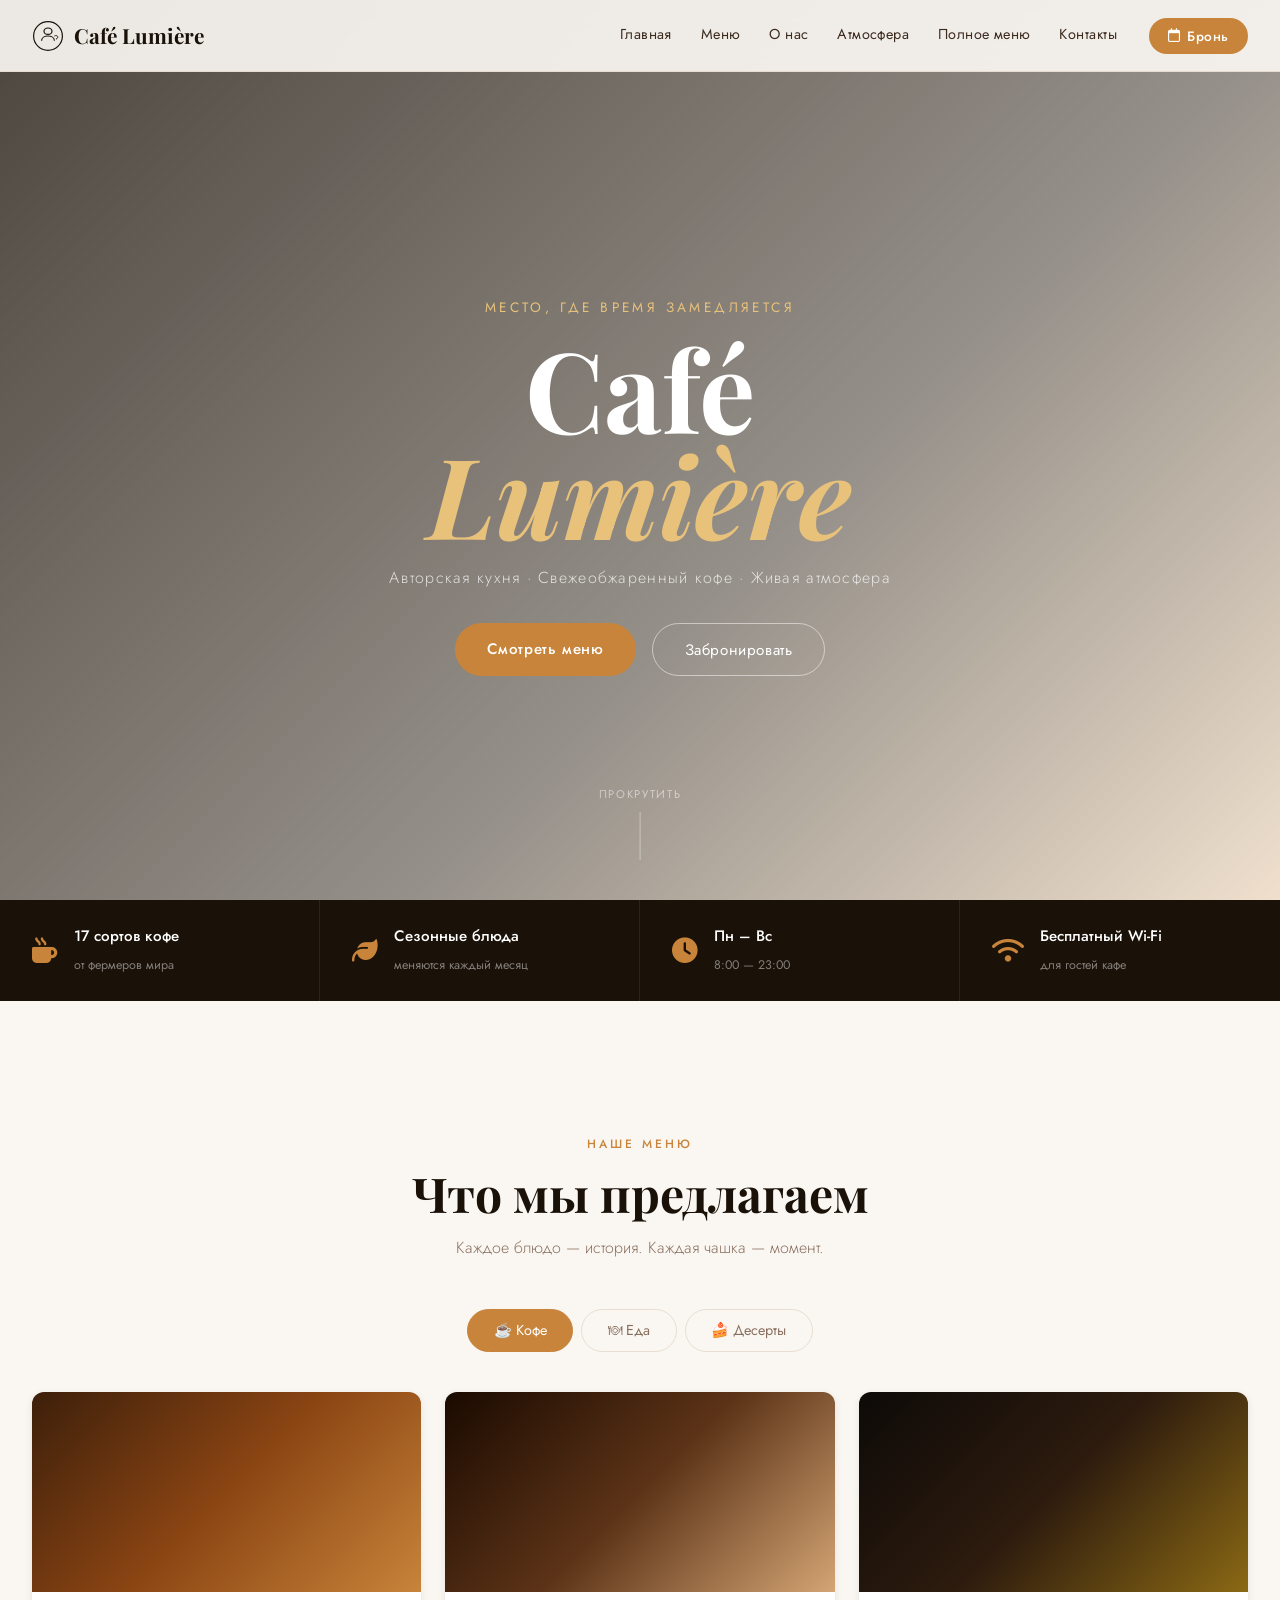
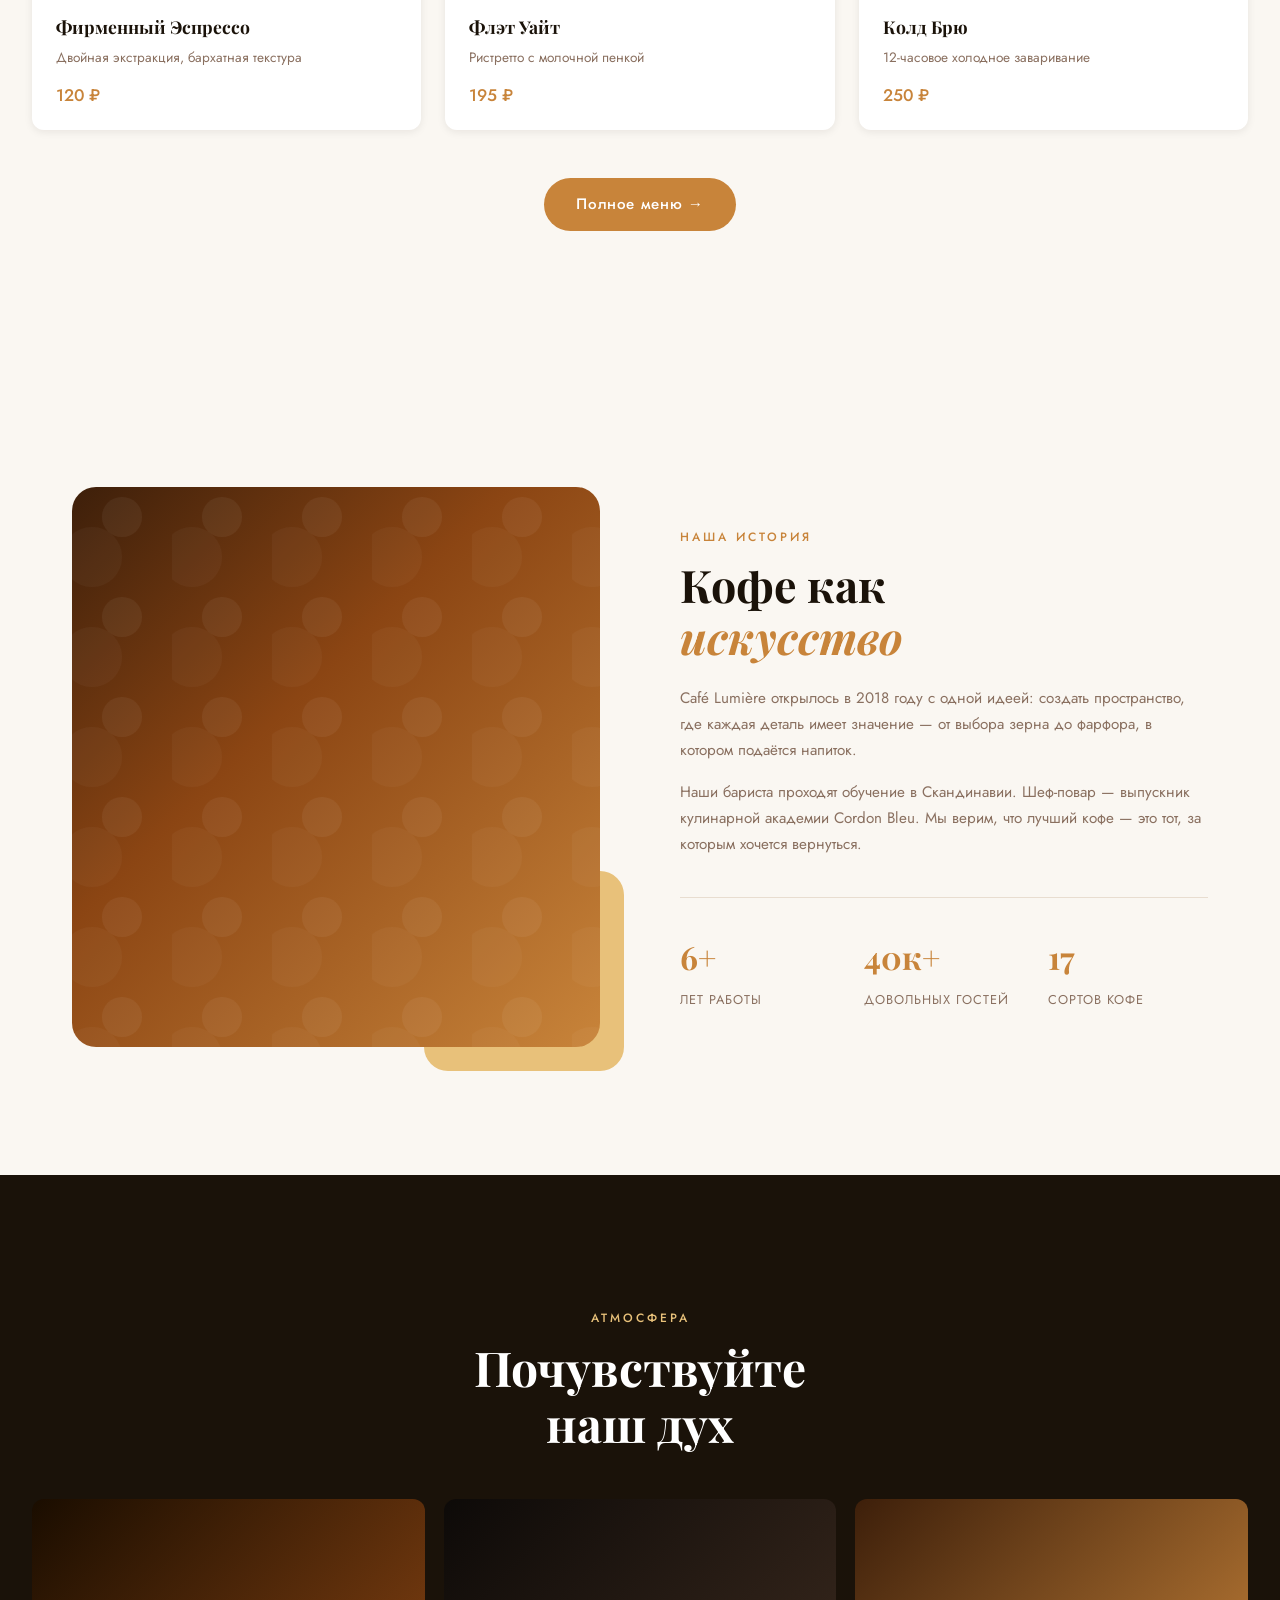
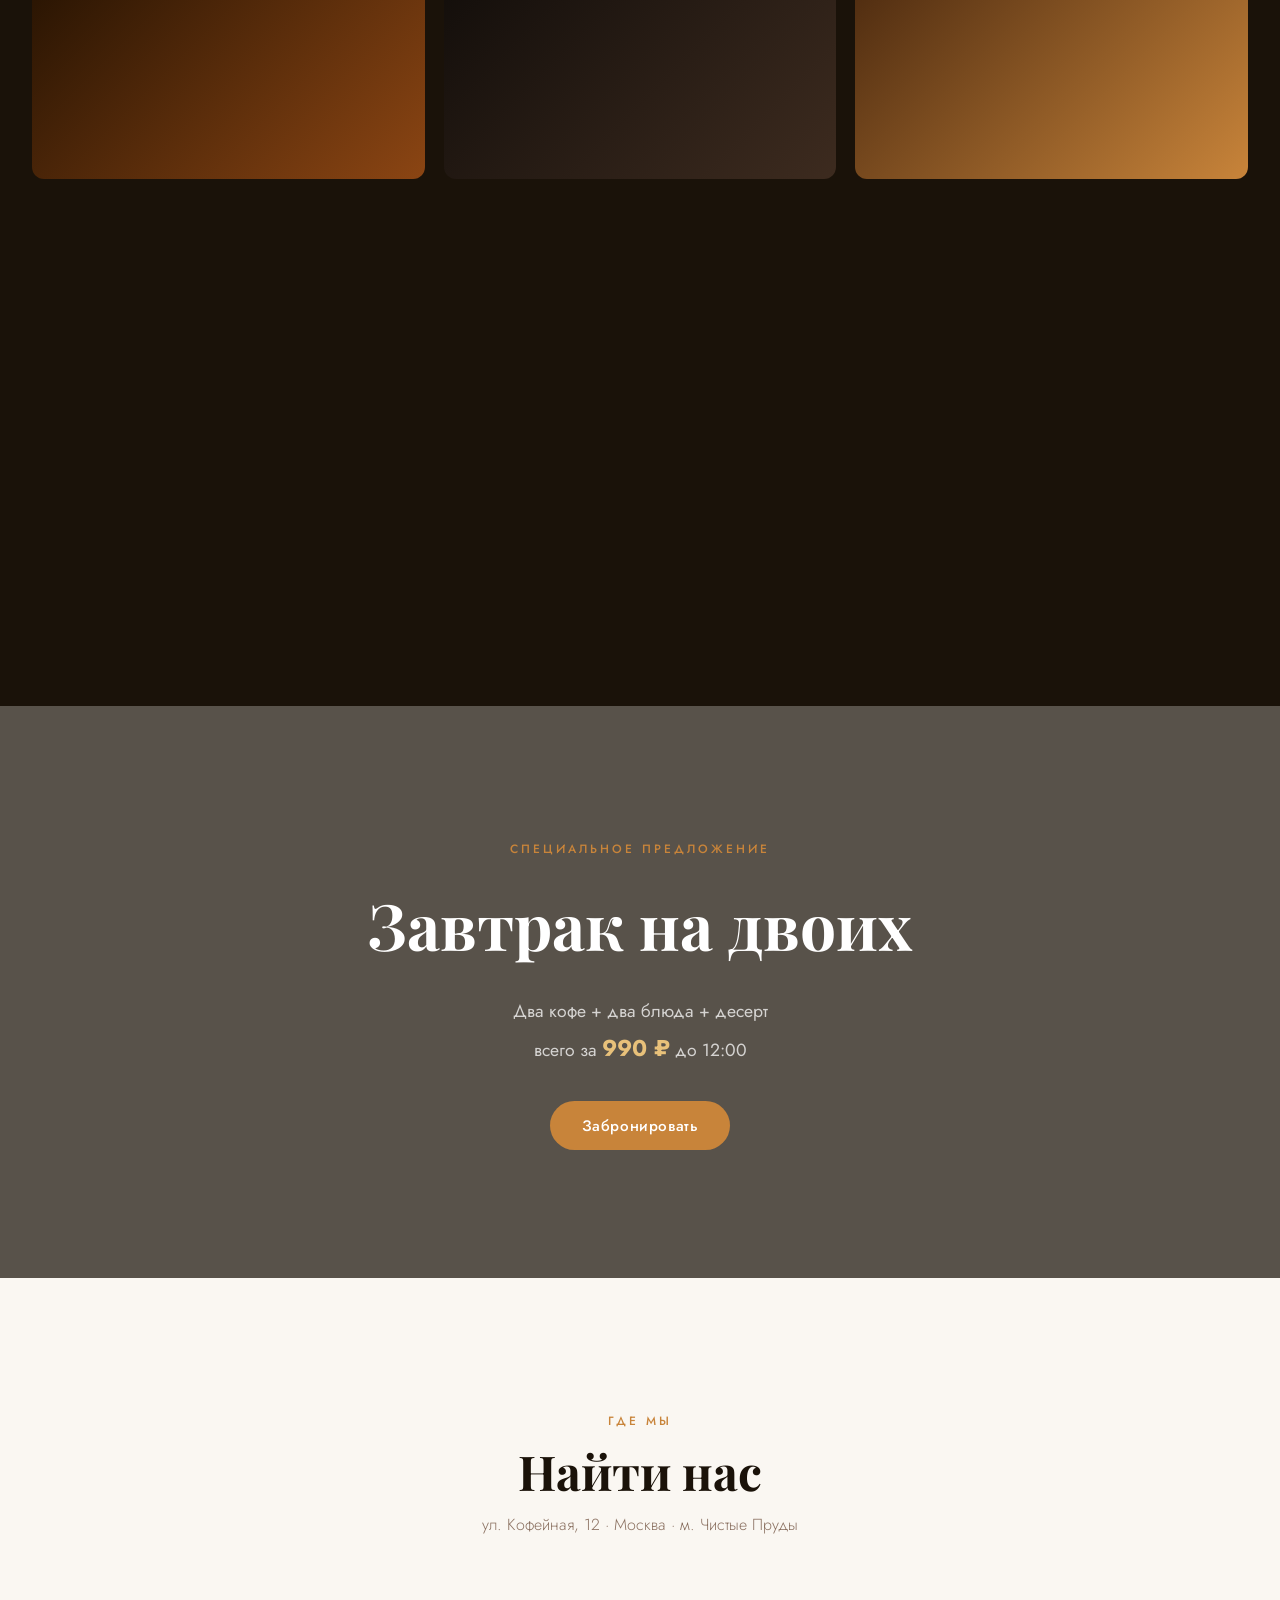
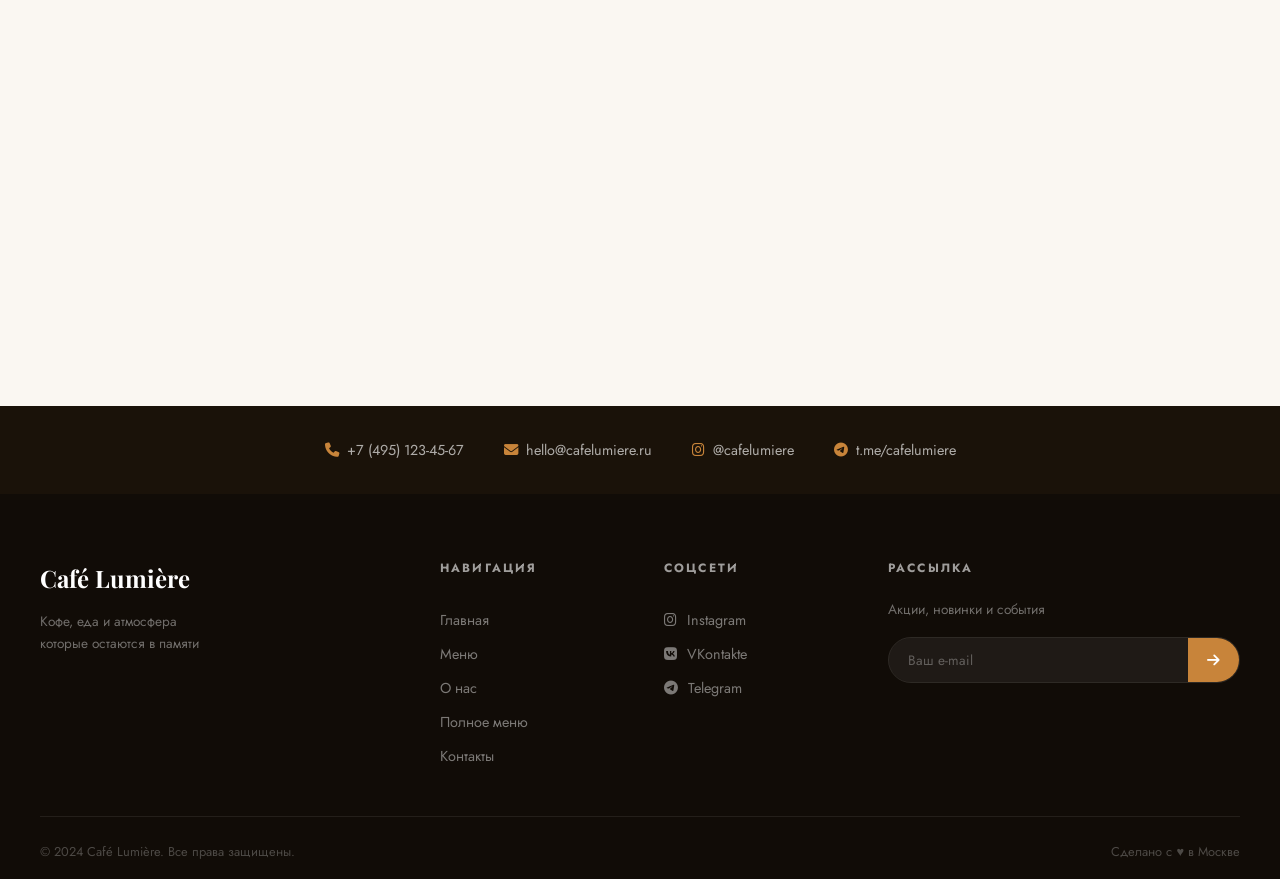
==== index.html @ a763aff0 "Add files via upload" ====
<!DOCTYPE html>
<html lang="ru">
<head>
  <meta charset="UTF-8">
  <meta name="viewport" content="width=device-width, initial-scale=1.0">
  <title>Café Lumière</title>
  <link rel="stylesheet" href="style.css"/>
  <link rel="preconnect" href="https://fonts.googleapis.com"/>
  <link href="https://fonts.googleapis.com/css2?family=Playfair+Display:ital,wght@0,400;0,700;1,400&family=Jost:wght@300;400;500&display=swap" rel="stylesheet"/>
  <link rel="stylesheet" href="https://cdnjs.cloudflare.com/ajax/libs/font-awesome/6.5.0/css/all.min.css"/>
</head>
<body>

  <!-- HEADER / NAV -->
  <header class="header" id="header">
    <div class="nav-inner">
      <a href="#home" class="logo">
        <svg class="logo-icon" viewBox="0 0 40 40" fill="none" xmlns="http://www.w3.org/2000/svg">
          <circle cx="20" cy="20" r="18" stroke="currentColor" stroke-width="1.5"/>
          <path d="M12 26 C12 18 28 18 28 26" stroke="currentColor" stroke-width="1.5" fill="none"/>
          <ellipse cx="20" cy="14" rx="5" ry="4" stroke="currentColor" stroke-width="1.5" fill="none"/>
          <path d="M28 20 C32 18 34 22 30 24" stroke="currentColor" stroke-width="1.2" fill="none"/>
        </svg>
        Café Lumière
      </a>
      <nav class="nav-links">
        <a href="#home">Главная</a>
        <a href="#menu">Меню</a>
        <a href="#about">О нас</a>
        <a href="#gallery">Атмосфера</a>
        <a href="menu.html">Полное меню</a>
        <a href="#contact">Контакты</a>
      </nav>
      <button class="reserve-btn" onclick="openPopup()">
        <i class="fa-regular fa-calendar"></i> Бронь
      </button>
      <button class="burger" id="burger" onclick="toggleMenu()">
        <span></span><span></span><span></span>
      </button>
    </div>
    <div class="mobile-menu" id="mobileMenu">
      <a href="#home" onclick="toggleMenu()">Главная</a>
      <a href="#menu" onclick="toggleMenu()">Меню</a>
      <a href="#about" onclick="toggleMenu()">О нас</a>
      <a href="menu.html" onclick="toggleMenu()">Полное меню</a>
      <a href="#contact" onclick="toggleMenu()">Контакты</a>
      <button onclick="openPopup(); toggleMenu()">Забронировать стол</button>
    </div>
  </header>

  <!-- HERO -->
  <section class="hero" id="home">
    <div class="hero-bg"></div>
    <div class="hero-overlay"></div>
    <div class="hero-content">
      <p class="hero-tagline fade-in-up delay-1">Место, где время замедляется</p>
      <h1 class="hero-title fade-in-up delay-2">Café<br/><em>Lumière</em></h1>
      <p class="hero-desc fade-in-up delay-3">Авторская кухня · Свежеобжаренный кофе · Живая атмосфера</p>
      <div class="hero-actions fade-in-up delay-4">
        <a href="#menu" class="btn-primary">Смотреть меню</a>
        <button class="btn-outline" onclick="openPopup()">Забронировать</button>
      </div>
    </div>
    <div class="hero-scroll">
      <span>Прокрутить</span>
      <div class="scroll-line"></div>
    </div>
  </section>

  <!-- HIGHLIGHTS BAR -->
  <div class="highlights">
    <div class="highlight-item">
      <i class="fa-solid fa-mug-hot"></i>
      <div>
        <strong>17 сортов кофе</strong>
        <span>от фермеров мира</span>
      </div>
    </div>
    <div class="highlight-item">
      <i class="fa-solid fa-leaf"></i>
      <div>
        <strong>Сезонные блюда</strong>
        <span>меняются каждый месяц</span>
      </div>
    </div>
    <div class="highlight-item">
      <i class="fa-solid fa-clock"></i>
      <div>
        <strong>Пн – Вс</strong>
        <span>8:00 — 23:00</span>
      </div>
    </div>
    <div class="highlight-item">
      <i class="fa-solid fa-wifi"></i>
      <div>
        <strong>Бесплатный Wi-Fi</strong>
        <span>для гостей кафе</span>
      </div>
    </div>
  </div>

  <!-- MENU SECTION -->
  <section class="menu-section" id="menu">
    <div class="section-header">
      <span class="section-label">Наше меню</span>
      <h2>Что мы предлагаем</h2>
      <p>Каждое блюдо — история. Каждая чашка — момент.</p>
    </div>
    <div class="menu-tabs">
      <button class="tab active" data-tab="coffee">☕ Кофе</button>
      <button class="tab" data-tab="food">🍽 Еда</button>
      <button class="tab" data-tab="desserts">🍰 Десерты</button>
    </div>
    <div class="menu-grid" id="menuGrid">
      <!-- Coffee items -->
      <div class="menu-card" data-cat="coffee">
        <div class="menu-card-img coffee-1"></div>
        <div class="menu-card-body">
          <h3>Фирменный Эспрессо</h3>
          <p>Двойная экстракция, бархатная текстура</p>
          <span class="price">120 ₽</span>
        </div>
      </div>
      <div class="menu-card" data-cat="coffee">
        <div class="menu-card-img coffee-2"></div>
        <div class="menu-card-body">
          <h3>Флэт Уайт</h3>
          <p>Ристретто с молочной пенкой</p>
          <span class="price">195 ₽</span>
        </div>
      </div>
      <div class="menu-card" data-cat="coffee">
        <div class="menu-card-img coffee-3"></div>
        <div class="menu-card-body">
          <h3>Колд Брю</h3>
          <p>12-часовое холодное заваривание</p>
          <span class="price">250 ₽</span>
        </div>
      </div>
      <!-- Food -->
      <div class="menu-card hidden" data-cat="food">
        <div class="menu-card-img food-1"></div>
        <div class="menu-card-body">
          <h3>Яйца Бенедикт</h3>
          <p>Соус голландез, лосось, бриошь</p>
          <span class="price">490 ₽</span>
        </div>
      </div>
      <div class="menu-card hidden" data-cat="food">
        <div class="menu-card-img food-2"></div>
        <div class="menu-card-body">
          <h3>Авокадо тост</h3>
          <p>Гуакамоле, черри, микрозелень</p>
          <span class="price">380 ₽</span>
        </div>
      </div>
      <div class="menu-card hidden" data-cat="food">
        <div class="menu-card-img food-3"></div>
        <div class="menu-card-body">
          <h3>Крем-суп из тыквы</h3>
          <p>Тыква, имбирь, кокосовое молоко</p>
          <span class="price">320 ₽</span>
        </div>
      </div>
      <!-- Desserts -->
      <div class="menu-card hidden" data-cat="desserts">
        <div class="menu-card-img des-1"></div>
        <div class="menu-card-body">
          <h3>Тарт Татен</h3>
          <p>Карамельные яблоки, слоёное тесто
            <img src=https://encrypted-tbn0.gstatic.com/images?q=tbn:ANd9GcRH2-qByJXCbkWF2-cPxMXUmvbuDAGBA53jPQzRXuW9w7kb0Q7wKhrHB3qzfVpH8q_ai_K66k73VrDaKdPBDsuMdnQ3JLG0fy3iCGnULbcu&s=10"" alt="karemel" class="inline-img"/>
          </p>
          <span class="price">290 ₽</span>
        </div>
      </div>
      <div class="menu-card hidden" data-cat="desserts">
        <div class="menu-card-img des-2"></div>
        <div class="menu-card-body">
          <h3>Шоколадный фондан
           <img src="[data-uri]" alt="krem-fondan" class="inline-img"/>
          </h3>
          <p>Горький шоколад 72%, ванильный крем</p>
          <span class="price">340 ₽</span>
        </div>
      </div>
      <div class="menu-card hidden" data-cat="desserts">
        <div class="menu-card-img des-3"></div>
        <div class="menu-card-body">
          <h3>Наполеон<img src="https://encrypted-tbn0.gstatic.com/images?q=tbn:ANd9GcTvURPwSXjW5meqTIlMkufyHh6ApEFzl86wQHlB5CUVUzzWwk4AWWgjMRPO06zrVTGd43ofQx1S5bZ8d0vhlTO2xOaiggqLefOTK4n_cRKdew&s=10" alt="">
             </h3>

          <p>Домашнее слоёное тесто, крем патисьер</p>
          <span class="price">310 ₽</span>
        </div>
      </div>
    </div>
    <div class="menu-cta">
      <a href="menu.html" class="btn-primary">Полное меню →</a>
    </div>
  </section>

  <!-- ABOUT -->
  <section class="about-section" id="about">
    <div class="about-img-col">
      <div class="about-img-frame">
        <div class="about-img-main"></div>
        <div class="about-img-accent"></div>
      </div>
    </div>
    <div class="about-text-col">
      <span class="section-label">Наша история</span>
      <h2>Кофе как<br/><em>искусство</em></h2>
      <p>Café Lumière открылось в 2018 году с одной идеей: создать пространство, где каждая деталь имеет значение — от выбора зерна до фарфора, в котором подаётся напиток.</p>
      <p>Наши бариста проходят обучение в Скандинавии. Шеф-повар — выпускник кулинарной академии Cordon Bleu. Мы верим, что лучший кофе — это тот, за которым хочется вернуться.</p>
      <div class="about-stats">
        <div class="stat"><strong>6+</strong><span>лет работы</span></div>
        <div class="stat"><strong>40к+</strong><span>довольных гостей</span></div>
        <div class="stat"><strong>17</strong><span>сортов кофе</span></div>
      </div>
    </div>
  </section>

  <!-- VIDEO / ATMOSPHERE -->
  <section class="atmosphere-section" id="gallery">
    <div class="section-header light">
      <span class="section-label">Атмосфера</span>
      <h2>Почувствуйте<br/>наш дух</h2>
    </div>
    <div class="atmo-grid">
      <div class="atmo-card atmo-1">
        <div class="atmo-overlay">
          <h3>Утренний ритуал</h3>
          <p>Каждое утро начинается с нас</p>
        </div>
      </div>
      <div class="atmo-card atmo-2">
        <div class="atmo-overlay">
          <h3>Тёплое пространство</h3>
          <p>150 кв.м уюта в центре города</p>
        </div>
      </div>
      <div class="atmo-card atmo-3">
        <div class="atmo-overlay">
          <h3>Живая музыка</h3>
          <p>По пятницам и субботам</p>
        </div>
      </div>
      <div class="atmo-video">
        <iframe width="560" height="315"
         src="https://www.youtube.com/embed/ezPQyB6iXg0?si=COhLELdY6GSk0F3_" 
         title="YouTube video player" frameborder="0" 
         allow="accelerometer; autoplay; clipboard-write; encrypted-media; gyroscope; picture-in-picture; web-share"
         referrerpolicy="strict-origin-when-cross-origin" allowfullscreen>
        </iframe>
      </div>
    </div>
  </section>

  <!-- SPECIAL OFFER / FILTER SECTION -->
  <section class="offer-section">
    <div class="offer-bg">
      <div class="offer-content">
        <span class="section-label">Специальное предложение</span>
        <h2>Завтрак на двоих</h2>
        <p>Два кофе + два блюда + десерт<br/>всего за <strong>990 ₽</strong> до 12:00</p>
        <button class="btn-primary" onclick="openPopup()">Забронировать</button>
      </div>
    </div>
  </section>

  <!-- MAP -->
  <section class="map-section" id="contact">
    <div class="section-header">
      <span class="section-label">Где мы</span>
      <h2>Найти нас</h2>
      <p>ул. Кофейная, 12 · Москва · м. Чистые Пруды</p>
    </div>
    <div class="map-wrapper">
      <iframe
        src="https://www.google.com/maps/embed?pb=!1m18!1m12!1m3!1d2245.2!2d37.6392!3d55.7606!2m3!1f0!2f0!3f0!3m2!1i1024!2i768!4f13.1!3m3!1m2!1s0x0%3A0x0!2zNTXCsDQ1JzM4LjIiTiAzN8KwMzgnMjEuMSJF!5e0!3m2!1sru!2sru!4v1234567890"
        width="100%" height="420" style="border:0;" allowfullscreen="" loading="lazy"
        referrerpolicy="no-referrer-when-downgrade" title="Карта">
      </iframe>
    </div>
    <div class="contact-bar">
      <a href="tel:+74951234567"><i class="fa-solid fa-phone"></i> +7 (495) 123-45-67</a>
      <a href="mailto:hello@cafelumiere.ru"><i class="fa-solid fa-envelope"></i> hello@cafelumiere.ru</a>
      <a href="#"><i class="fa-brands fa-instagram"></i> @cafelumiere</a>
      <a href="#"><i class="fa-brands fa-telegram"></i> t.me/cafelumiere</a>
    </div>
  </section>

  <!-- FOOTER -->
  <footer class="footer">
    <div class="footer-inner">
      <div class="footer-brand">
        <div class="footer-logo">Café Lumière</div>
        <p>Кофе, еда и атмосфера<br/>которые остаются в памяти</p>
      </div>
      <div class="footer-links">
        <h4>Навигация</h4>
        <a href="#home">Главная</a>
        <a href="#menu">Меню</a>
        <a href="#about">О нас</a>
        <a href="menu.html">Полное меню</a>
        <a href="#contact">Контакты</a>
      </div>
      <div class="footer-links">
        <h4>Соцсети</h4>
        <a href="#"><i class="fa-brands fa-instagram"></i> Instagram</a>
        <a href="#"><i class="fa-brands fa-vk"></i> VKontakte</a>
        <a href="#"><i class="fa-brands fa-telegram"></i> Telegram</a>
      </div>
      <div class="footer-newsletter">
        <h4>Рассылка</h4>
        <p>Акции, новинки и события</p>
        <form class="newsletter-form" onsubmit="handleNewsletter(event)">
          <input type="email" placeholder="Ваш e-mail" required/>
          <button type="submit"><i class="fa-solid fa-arrow-right"></i></button>
        </form>
      </div>
    </div>
    <div class="footer-bottom">
      <span>© 2024 Café Lumière. Все права защищены.</span>
      <span>Сделано с ♥ в Москве</span>
    </div>
  </footer>

  <!-- POPUP (MODAL) -->
  <div class="popup-overlay" id="popupOverlay" onclick="closePopupOutside(event)">
    <div class="popup" id="popup">
      <button class="popup-close" onclick="closePopup()">
        <i class="fa-solid fa-xmark"></i>
      </button>
      <div class="popup-header">
        <h3>Забронировать стол</h3>
        <p>Заполните форму — мы перезвоним</p>
      </div>
      <form class="booking-form" onsubmit="handleBooking(event)">
        <div class="form-group">
          <label>Имя</label>
          <input type="text" placeholder="Ваше имя" required/>
        </div>
        <div class="form-group">
          <label>Телефон</label>
          <input type="tel" placeholder="+7 (___) ___-__-__" required/>
        </div>
        <div class="form-row">
          <div class="form-group">
            <label>Дата</label>
            <input type="date" required/>
          </div>
          <div class="form-group">
            <label>Время</label>
            <input type="time" required/>
          </div>
        </div>
        <div class="form-group">
          <label>Количество гостей</label>
          <input type="number" min="1" max="20" placeholder="2" required/>
        </div>
        <div class="form-group">
          <label>Пожелания</label>
          <textarea placeholder="Особые пожелания, аллергии, повод..."></textarea>
        </div>
        <button type="submit" class="btn-primary full-width">Подтвердить бронь</button>
      </form>
    </div>
  </div>

  <!-- SUCCESS TOAST -->
  <div class="toast" id="toast">
    <i class="fa-solid fa-circle-check"></i>
    <span>Ваша заявка принята! Мы свяжемся с вами.</span>
  </div>

  <script src="script.js"></script>
</body>
</html>
---- style.css ----
:root {
  /* Colors */
  --clr-bg:        #faf7f2;
  --clr-surface:   #ffffff;
  --clr-dark:      #1a1209;
  --clr-mid:       #3d2b1f;
  --clr-accent:    #c8843a;
  --clr-accent2:   #e8c17a;
  --clr-muted:     #8a7060;
  --clr-line:      #e8ddd0;
  --clr-light-bg:  #f2ece4;

  /* Typography */
  --font-display: 'Playfair Display', Georgia, serif;
  --font-body:    'Jost', sans-serif;

  /* Spacing */
  --space-xs:  0.5rem;
  --space-sm:  1rem;
  --space-md:  2rem;
  --space-lg:  4rem;
  --space-xl:  8rem;

  /* Borders */
  --radius-sm: 4px;
  --radius-md: 12px;
  --radius-lg: 24px;
  --radius-pill: 999px;

  /* Shadows */
  --shadow-sm: 0 2px 8px rgba(26,18,9,0.08);
  --shadow-md: 0 8px 32px rgba(26,18,9,0.12);
  --shadow-lg: 0 24px 64px rgba(26,18,9,0.18);

  /* Transitions */
  --ease: cubic-bezier(0.25, 0.46, 0.45, 0.94);
  --dur: 0.35s;

  /* Nav height */
  --nav-h: 72px;
}

/* ─── RESET & BASE ─── */
*, *::before, *::after { box-sizing: border-box; margin: 0; padding: 0; }

html { scroll-behavior: smooth; font-size: 16px; }

body {
  font-family: var(--font-body);
  background: var(--clr-bg);
  color: var(--clr-dark);
  line-height: 1.7;
  overflow-x: hidden;
}

img { max-width: 100%; display: block; }
a { text-decoration: none; color: inherit; }
button { cursor: pointer; border: none; background: none; font-family: inherit; }

/* ─── 6. @keyframes ANIMATIONS ─── */
@keyframes fadeInUp {
  from { opacity: 0; transform: translateY(40px); }
  to   { opacity: 1; transform: translateY(0); }
}

@keyframes fadeIn {
  from { opacity: 0; }
  to   { opacity: 1; }
}

@keyframes slideDown {
  from { transform: translateY(-100%); opacity: 0; }
  to   { transform: translateY(0);    opacity: 1; }
}

@keyframes scrollLine {
  0%   { transform: scaleY(0); transform-origin: top; }
  50%  { transform: scaleY(1); transform-origin: top; }
  51%  { transform: scaleY(1); transform-origin: bottom; }
  100% { transform: scaleY(0); transform-origin: bottom; }
}

@keyframes pulse-dot {
  0%, 100% { opacity: 0.4; transform: scale(1); }
  50%       { opacity: 1;   transform: scale(1.3); }
}

@keyframes toast-in {
  from { transform: translateX(120%); opacity: 0; }
  to   { transform: translateX(0);    opacity: 1; }
}

@keyframes toast-out {
  from { transform: translateX(0);    opacity: 1; }
  to   { transform: translateX(120%); opacity: 0; }
}

@keyframes shimmer {
  0%   { background-position: -200% 0; }
  100% { background-position: 200% 0; }
}

/* animation helper classes */
.fade-in-up { opacity: 0; animation: fadeInUp 0.9s var(--ease) forwards; }
.delay-1 { animation-delay: 0.1s; }
.delay-2 { animation-delay: 0.3s; }
.delay-3 { animation-delay: 0.5s; }
.delay-4 { animation-delay: 0.7s; }

/* ─── HEADER / NAV ─── (7. position: fixed) */
.header {
  position: fixed; /* 7. fixed */
  top: 0; left: 0; right: 0;
  z-index: 100;
  height: var(--nav-h);
  background: rgba(250, 247, 242, 0.92);
  backdrop-filter: blur(12px); /* 14. backdrop-filter */
  -webkit-backdrop-filter: blur(12px);
  border-bottom: 1px solid var(--clr-line);
  transition: box-shadow var(--dur) var(--ease);
}
.header.scrolled { box-shadow: var(--shadow-md); }

.nav-inner {
  max-width: 1400px;
  margin: 0 auto;
  padding: 0 var(--space-md);
  height: 100%;
  display: flex; /* 3. flex */
  align-items: center;
  gap: var(--space-md);
}

.logo {
  display: flex;
  align-items: center;
  gap: 0.6rem;
  font-family: var(--font-display);
  font-size: 1.3rem;
  font-weight: 700;
  color: var(--clr-dark);
  flex-shrink: 0;
  /* 6. hover */
  transition: color var(--dur);
}
.logo:hover { color: var(--clr-accent); }

.logo-icon { width: 32px; height: 32px; transition: transform var(--dur) var(--ease); }
.logo:hover .logo-icon { transform: rotate(15deg); }

.nav-links {
  display: flex;
  align-items: center;
  gap: 1.8rem;
  margin-left: auto;
}
.nav-links a {
  font-size: 0.9rem;
  font-weight: 400;
  color: var(--clr-mid);
  letter-spacing: 0.03em;
  position: relative; /* 7. relative */
  padding-bottom: 2px;
  transition: color var(--dur);
}
.nav-links a::after {
  content: '';
  position: absolute; /* 7. absolute */
  bottom: 0; left: 0;
  width: 0; height: 1px;
  background: var(--clr-accent);
  transition: width var(--dur) var(--ease);
}
.nav-links a:hover { color: var(--clr-accent); }
.nav-links a:hover::after { width: 100%; }

/* 8. button */
.reserve-btn {
  display: flex;
  align-items: center;
  gap: 0.4rem;
  padding: 0.5rem 1.2rem;
  border-radius: var(--radius-pill);
  background: var(--clr-accent);
  color: #fff;
  font-size: 0.85rem;
  font-weight: 500;
  letter-spacing: 0.04em;
  flex-shrink: 0;
  transition: background var(--dur), transform var(--dur) var(--ease);
}
.reserve-btn:hover { background: var(--clr-mid); transform: translateY(-2px); }

.burger {
  display: none;
  flex-direction: column;
  gap: 5px;
  padding: 4px;
  margin-left: auto;
}
.burger span {
  display: block;
  width: 24px; height: 2px;
  background: var(--clr-dark);
  border-radius: 2px;
  transition: all 0.3s;
}

.mobile-menu {
  display: none;
  flex-direction: column;
  position: fixed; /* 7. fixed */
  top: var(--nav-h); left: 0; right: 0;
  background: var(--clr-surface);
  padding: var(--space-md);
  gap: var(--space-sm);
  box-shadow: var(--shadow-md);
  z-index: 99;
  animation: slideDown 0.3s var(--ease);
}
.mobile-menu.open { display: flex; }
.mobile-menu a, .mobile-menu button {
  font-size: 1rem;
  color: var(--clr-dark);
  padding: 0.5rem 0;
  border-bottom: 1px solid var(--clr-line);
  font-family: var(--font-body);
}

/* ─── BUTTONS ─── (8. button) */
.btn-primary {
  display: inline-flex;
  align-items: center;
  gap: 0.5rem;
  padding: 0.85rem 2rem;
  border-radius: var(--radius-pill);
  background: var(--clr-accent);
  color: #fff;
  font-size: 0.95rem;
  font-weight: 500;
  letter-spacing: 0.04em;
  transition: background var(--dur), transform var(--dur) var(--ease), box-shadow var(--dur);
  border: none;
  cursor: pointer;
  font-family: var(--font-body);
}
.btn-primary:hover {
  background: var(--clr-mid);
  transform: translateY(-3px);
  box-shadow: 0 8px 24px rgba(200,132,58,0.35);
}

.btn-outline {
  display: inline-flex;
  align-items: center;
  gap: 0.5rem;
  padding: 0.85rem 2rem;
  border-radius: var(--radius-pill);
  background: transparent;
  color: #fff;
  font-size: 0.95rem;
  font-weight: 400;
  letter-spacing: 0.04em;
  border: 1.5px solid rgba(255,255,255,0.5);
  transition: border-color var(--dur), background var(--dur), transform var(--dur);
  cursor: pointer;
  font-family: var(--font-body);
}
.btn-outline:hover {
  border-color: #fff;
  background: rgba(255,255,255,0.12);
  transform: translateY(-3px);
}

.full-width { width: 100%; justify-content: center; }

/* ─── HERO ─── */
.hero {
  position: relative; /* 7. relative */
  min-height: 100vh;
  display: flex; /* 3. flex */
  align-items: center;
  justify-content: center;
  overflow: hidden;
  padding-top: var(--nav-h);
}

.hero-bg {
  position: absolute; /* 7. absolute */
  inset: 0;
  background:
    url('https://images.unsplash.com/photo-1445116572660-236099ec97a0?w=1600&q=80') center/cover no-repeat;
  transform: scale(1.05);
  animation: fadeIn 1.5s ease forwards;
}

.hero-overlay {
  position: absolute; /* 7. absolute */
  inset: 0;
  background: linear-gradient(
    135deg,
    rgba(26,18,9,0.78) 0%,
    rgba(26,18,9,0.45) 60%,
    rgba(200,132,58,0.2) 100%
  );
}

.hero-content {
  position: relative; /* 7. relative */
  z-index: 2;
  text-align: center;
  color: #fff;
  max-width: 700px;
  padding: var(--space-md);
}

.hero-tagline {
  font-size: 0.85rem;
  letter-spacing: 0.25em;
  text-transform: uppercase;
  color: var(--clr-accent2);
  margin-bottom: var(--space-sm);
}

.hero-title {
  font-family: var(--font-display);
  font-size: clamp(3.5rem, 9vw, 7rem);
  font-weight: 700;
  line-height: 0.95;
  margin-bottom: var(--space-sm);
  color: #fff;
}
.hero-title em {
  font-style: italic;
  color: var(--clr-accent2);
}

.hero-desc {
  font-size: 1rem;
  font-weight: 300;
  letter-spacing: 0.08em;
  color: rgba(255,255,255,0.75);
  margin-bottom: var(--space-md);
}

.hero-actions {
  display: flex; /* 3. flex */
  gap: var(--space-sm);
  justify-content: center;
  flex-wrap: wrap;
}

.hero-scroll {
  position: absolute; /* 7. absolute */
  bottom: 2.5rem;
  left: 50%;
  transform: translateX(-50%);
  display: flex;
  flex-direction: column;
  align-items: center;
  gap: 0.5rem;
  color: rgba(255,255,255,0.5);
  font-size: 0.7rem;
  letter-spacing: 0.15em;
  text-transform: uppercase;
  z-index: 2;
}
.scroll-line {
  width: 1px;
  height: 48px;
  background: rgba(255,255,255,0.4);
  animation: scrollLine 2s ease infinite;
}

/* ─── HIGHLIGHTS BAR ─── */
.highlights {
  display: grid; /* 4. grid */
  grid-template-columns: repeat(4, 1fr);
  background: var(--clr-dark);
}

.highlight-item {
  display: flex; /* 3. flex */
  align-items: center;
  gap: 1rem;
  padding: 1.5rem 2rem;
  border-right: 1px solid rgba(255,255,255,0.08);
  transition: background var(--dur);
}
.highlight-item:last-child { border-right: none; }
.highlight-item:hover { background: rgba(255,255,255,0.04); }

.highlight-item i {
  font-size: 1.6rem;
  color: var(--clr-accent);
  flex-shrink: 0;
}
.highlight-item strong {
  display: block;
  color: #fff;
  font-size: 0.95rem;
  font-weight: 500;
}
.highlight-item span {
  color: rgba(255,255,255,0.45);
  font-size: 0.78rem;
}

/* ─── SECTION HEADER ─── */
.section-header {
  text-align: center;
  margin-bottom: 3rem;
}
.section-header.light { color: #fff; }
.section-header.light .section-label { color: var(--clr-accent2); }
.section-header.light p { color: rgba(255,255,255,0.65); }

.section-label {
  display: inline-block;
  font-size: 0.75rem;
  letter-spacing: 0.25em;
  text-transform: uppercase;
  color: var(--clr-accent);
  margin-bottom: 0.75rem;
  font-weight: 500;
}

.section-header h2 {
  font-family: var(--font-display);
  font-size: clamp(2rem, 4vw, 3rem);
  font-weight: 700;
  line-height: 1.15;
  color: var(--clr-dark);
  margin-bottom: 0.75rem;
}
.section-header.light h2 { color: #fff; }

.section-header p {
  color: var(--clr-muted);
  font-size: 1rem;
  font-weight: 300;
}

/* ─── MENU SECTION ─── */
.menu-section {
  padding: var(--space-xl) var(--space-md);
  max-width: 1300px;
  margin: 0 auto;
}

.menu-tabs {
  display: flex; /* 3. flex */
  justify-content: center;
  gap: 0.5rem;
  margin-bottom: 2.5rem;
  flex-wrap: wrap;
}

.tab {
  padding: 0.65rem 1.6rem;
  border-radius: var(--radius-pill);
  border: 1.5px solid var(--clr-line);
  color: var(--clr-muted);
  font-size: 0.9rem;
  font-weight: 400;
  font-family: var(--font-body);
  transition: all var(--dur);
  cursor: pointer;
}
.tab:hover { border-color: var(--clr-accent); color: var(--clr-accent); }
.tab.active {
  background: var(--clr-accent);
  border-color: var(--clr-accent);
  color: #fff;
}

/* 4. grid */
.menu-grid {
  display: grid;
  grid-template-columns: repeat(3, 1fr);
  gap: 1.5rem;
}

.menu-card {
  background: var(--clr-surface);
  border-radius: var(--radius-md);
  overflow: hidden;
  box-shadow: var(--shadow-sm);
  transition: transform var(--dur) var(--ease), box-shadow var(--dur);
}
.menu-card:hover {
  transform: translateY(-6px);
  box-shadow: var(--shadow-md);
}
.menu-card.hidden { display: none; }

.menu-card-img {
  height: 200px;
  background-size: cover;
  background-position: center;
  position: relative; /* 7. relative */
  overflow: hidden;
  /* 14. filter on hover handled below */
  transition: filter var(--dur);
}
.menu-card:hover .menu-card-img {
  filter: brightness(1.08) saturate(1.1); /* 14. filter */
}

/* Gradient image placeholders (simulating PNG images) */
.coffee-1 { background: linear-gradient(135deg, #3d1f0a 0%, #8b4513 50%, #c8843a 100%); }
.coffee-2 { background: linear-gradient(135deg, #1a0a00 0%, #5c3317 50%, #d4a574 100%); }
.coffee-3 { background: linear-gradient(135deg, #0d0a08 0%, #2d1b0e 50%, #8b6914 100%); }
.food-1   { background: linear-gradient(135deg, #f5e6c8 0%, #e8c06a 40%, #c8843a 100%); }
.food-2   { background: linear-gradient(135deg, #2d5a27 0%, #4a7c40 50%, #7fb069 100%); }
.food-3   { background: linear-gradient(135deg, #8b3a0a 0%, #d4641a 50%, #f5a623 100%); }
.des-1    { background: linear-gradient(135deg, #c8843a 0%, #f5c842 50%, #fff3c4 100%); }
.des-2    { background: linear-gradient(135deg, #1a0d00 0%, #3d1f0a 50%, #6b3a1f 100%); }
.des-3    { background: linear-gradient(135deg, #f5e6c8 0%, #e8c06a 50%, #c8843a 100%); }

.menu-card-body { padding: 1.25rem 1.5rem; }
.menu-card-body h3 {
  font-family: var(--font-display);
  font-size: 1.1rem;
  font-weight: 700;
  color: var(--clr-dark);
  margin-bottom: 0.3rem;
}
.menu-card-body p { font-size: 0.85rem; color: var(--clr-muted); margin-bottom: 0.75rem; }
.price {
  font-size: 1.05rem;
  font-weight: 500;
  color: var(--clr-accent);
}

.menu-cta { text-align: center; margin-top: 3rem; }

/* ─── ABOUT SECTION ─── (4. grid) */
.about-section {
  display: grid;
  grid-template-columns: 1fr 1fr;
  gap: 5rem;
  max-width: 1200px;
  margin: 0 auto;
  padding: var(--space-xl) var(--space-md);
  align-items: center;
}

.about-img-frame {
  position: relative; /* 7. relative */
  height: 560px;
}

.about-img-main {
  position: absolute; /* 7. absolute */
  inset: 0;
  border-radius: var(--radius-lg);
  background: linear-gradient(135deg, #3d1f0a 0%, #8b4513 40%, #c8843a 100%);
  overflow: hidden;
}
.about-img-main::after {
  content: '';
  position: absolute; /* 7. absolute */
  inset: 0;
  background: url("data:image/svg+xml,%3Csvg xmlns='http://www.w3.org/2000/svg' width='100' height='100'%3E%3Ccircle cx='50' cy='30' r='20' fill='rgba(255,255,255,0.05)'/%3E%3Ccircle cx='20' cy='70' r='30' fill='rgba(255,255,255,0.03)'/%3E%3C/svg%3E") repeat;
}

.about-img-accent {
  position: absolute; /* 7. absolute */
  bottom: -24px;
  right: -24px;
  width: 200px;
  height: 200px;
  border-radius: var(--radius-lg);
  background: var(--clr-accent2);
  z-index: -1;
}

.about-text-col h2 {
  font-family: var(--font-display);
  font-size: clamp(2rem, 3.5vw, 2.8rem);
  font-weight: 700;
  line-height: 1.15;
  color: var(--clr-dark);
  margin-bottom: 1.5rem;
}
.about-text-col h2 em { color: var(--clr-accent); font-style: italic; }
.about-text-col p { color: var(--clr-muted); margin-bottom: 1rem; font-size: 0.95rem; }

.about-stats {
  display: grid; /* 4. grid */
  grid-template-columns: repeat(3, 1fr);
  gap: 1.5rem;
  margin-top: 2.5rem;
  padding-top: 2rem;
  border-top: 1px solid var(--clr-line);
}
.stat strong {
  display: block;
  font-family: var(--font-display);
  font-size: 2rem;
  font-weight: 700;
  color: var(--clr-accent);
}
.stat span { font-size: 0.8rem; color: var(--clr-muted); text-transform: uppercase; letter-spacing: 0.08em; }

/* ─── ATMOSPHERE SECTION ─── */
.atmosphere-section {
  background: var(--clr-dark);
  padding: var(--space-xl) var(--space-md);
}

/* 4. grid */
.atmo-grid {
  display: grid;
  grid-template-columns: repeat(3, 1fr);
  grid-template-rows: 280px 380px;
  gap: 1.2rem;
  max-width: 1300px;
  margin: 0 auto;
}

.atmo-card {
  border-radius: var(--radius-md);
  overflow: hidden;
  position: relative; /* 7. relative */
  cursor: pointer;
}
.atmo-1 { background: linear-gradient(135deg, #1a0d00, #8b4513); }
.atmo-2 { background: linear-gradient(135deg, #0d0a08, #3d2b1f); }
.atmo-3 { background: linear-gradient(135deg, #3d1f0a, #c8843a); }

.atmo-overlay {
  position: absolute; /* 7. absolute */
  inset: 0;
  background: linear-gradient(to top, rgba(26,18,9,0.85) 0%, transparent 60%);
  display: flex;
  flex-direction: column;
  justify-content: flex-end;
  padding: 1.5rem;
  opacity: 0;
  transition: opacity var(--dur);
}
.atmo-card:hover .atmo-overlay { opacity: 1; }
.atmo-overlay h3 { color: #fff; font-family: var(--font-display); font-size: 1.1rem; }
.atmo-overlay p  { color: rgba(255,255,255,0.65); font-size: 0.85rem; }

/* 9. iframe — YouTube */
.atmo-video {
  grid-column: 1 / -1;
  border-radius: var(--radius-md);
  overflow: hidden;
  position: relative; /* 7. relative */
}
.atmo-video iframe {
  width: 100%;
  height: 100%;
  min-height: 380px;
  display: block;
  /* 14. filter: add subtle treatment */
  filter: contrast(1.05) saturate(0.95);
}

/* ─── OFFER SECTION ─── (14. backdrop-filter + filter) */
.offer-section {
  position: relative; /* 7. relative */
  overflow: hidden;
}
.offer-bg {
  background:
    url('https://images.unsplash.com/photo-1509042239860-f550ce710b93?w=1200&q=80') center/cover no-repeat;
  /* 14. filter: grayscale on background */
  position: relative;
}
.offer-bg::before {
  content: '';
  position: absolute;
  inset: 0;
  background: rgba(26,18,9,0.72);
  /* 14. backdrop-filter blur */
  backdrop-filter: blur(2px);
  -webkit-backdrop-filter: blur(2px);
}
.offer-content {
  position: relative; /* 7. relative */
  z-index: 2;
  text-align: center;
  padding: var(--space-xl) var(--space-md);
  color: #fff;
}
.offer-content h2 {
  font-family: var(--font-display);
  font-size: clamp(2.5rem, 5vw, 4rem);
  font-weight: 700;
  margin-bottom: 1rem;
}
.offer-content p {
  font-size: 1.1rem;
  color: rgba(255,255,255,0.75);
  margin-bottom: 2rem;
  line-height: 1.8;
}
.offer-content strong { color: var(--clr-accent2); font-size: 1.3em; }

/* ─── MAP SECTION ─── (9. Google Maps iframe) */
.map-section { padding: var(--space-xl) 0 0; }
.map-section .section-header { padding: 0 var(--space-md); }

.map-wrapper {
  width: 100%;
  margin-top: 2rem;
  /* 14. filter: grayscale on map */
  filter: grayscale(30%) contrast(1.05);
  transition: filter var(--dur);
}
.map-wrapper:hover { filter: grayscale(0%) contrast(1); }
.map-wrapper iframe { display: block; }

.contact-bar {
  display: flex; /* 3. flex */
  justify-content: center;
  align-items: center;
  gap: 2.5rem;
  flex-wrap: wrap;
  padding: 2rem var(--space-md);
  background: var(--clr-dark);
}
.contact-bar a {
  display: flex;
  align-items: center;
  gap: 0.5rem;
  color: rgba(255,255,255,0.65);
  font-size: 0.9rem;
  transition: color var(--dur);
}
.contact-bar a i { color: var(--clr-accent); }
.contact-bar a:hover { color: #fff; }

/* ─── FOOTER ─── */
.footer {
  background: #110c07;
  padding: var(--space-lg) var(--space-md) var(--space-sm);
}

.footer-inner {
  display: grid; /* 4. grid */
  grid-template-columns: 2fr 1fr 1fr 2fr;
  gap: 3rem;
  max-width: 1200px;
  margin: 0 auto;
  padding-bottom: 3rem;
  border-bottom: 1px solid rgba(255,255,255,0.08);
}

.footer-logo {
  font-family: var(--font-display);
  font-size: 1.5rem;
  font-weight: 700;
  color: #fff;
  margin-bottom: 0.75rem;
}
.footer-brand p { color: rgba(255,255,255,0.4); font-size: 0.85rem; line-height: 1.6; }

.footer-links h4, .footer-newsletter h4 {
  color: rgba(255,255,255,0.6);
  font-size: 0.75rem;
  letter-spacing: 0.18em;
  text-transform: uppercase;
  margin-bottom: 1.2rem;
}
.footer-links {
  display: flex;
  flex-direction: column;
  gap: 0.6rem;
}
.footer-links a {
  color: rgba(255,255,255,0.45);
  font-size: 0.9rem;
  transition: color var(--dur);
}
.footer-links a:hover { color: var(--clr-accent2); }
.footer-links a i { margin-right: 0.4rem; }

.footer-newsletter p { color: rgba(255,255,255,0.4); font-size: 0.85rem; margin-bottom: 1rem; }

/* 8. form — newsletter */
.newsletter-form {
  display: flex; /* 3. flex */
  gap: 0;
  border-radius: var(--radius-pill);
  overflow: hidden;
  border: 1px solid rgba(255,255,255,0.12);
}
.newsletter-form input {
  flex: 1;
  background: rgba(255,255,255,0.06);
  border: none;
  padding: 0.75rem 1.2rem;
  color: #fff;
  font-family: var(--font-body);
  font-size: 0.85rem;
  outline: none;
}
.newsletter-form input::placeholder { color: rgba(255,255,255,0.3); }
.newsletter-form button {
  background: var(--clr-accent);
  color: #fff;
  padding: 0.75rem 1.2rem;
  font-size: 0.9rem;
  transition: background var(--dur);
}
.newsletter-form button:hover { background: var(--clr-mid); }

.footer-bottom {
  max-width: 1200px;
  margin: 0 auto;
  padding-top: 1.5rem;
  display: flex; /* 3. flex */
  justify-content: space-between;
  color: rgba(255,255,255,0.25);
  font-size: 0.8rem;
}

/* ─── 13. DEFAULT POPUP / MODAL ─── */
.popup-overlay {
  position: fixed; /* 7. fixed */
  inset: 0;
  background: rgba(26,18,9,0.7);
  backdrop-filter: blur(6px); /* 14. backdrop-filter */
  -webkit-backdrop-filter: blur(6px);
  z-index: 200;
  display: flex;
  align-items: center;
  justify-content: center;
  padding: var(--space-md);
  opacity: 0;
  pointer-events: none;
  transition: opacity var(--dur);
}
.popup-overlay.open {
  opacity: 1;
  pointer-events: all;
}

.popup {
  background: var(--clr-surface);
  border-radius: var(--radius-lg);
  max-width: 520px;
  width: 100%;
  padding: 2.5rem;
  position: relative; /* 7. relative */
  box-shadow: var(--shadow-lg);
  transform: translateY(20px) scale(0.97);
  transition: transform var(--dur) var(--ease);
  max-height: 90vh;
  overflow-y: auto;
}
.popup-overlay.open .popup {
  transform: translateY(0) scale(1);
}

.popup-close {
  position: absolute; /* 7. absolute */
  top: 1.2rem; right: 1.2rem;
  width: 36px; height: 36px;
  border-radius: 50%;
  background: var(--clr-light-bg);
  color: var(--clr-muted);
  display: flex;
  align-items: center;
  justify-content: center;
  font-size: 1rem;
  transition: background var(--dur), color var(--dur);
}
.popup-close:hover { background: var(--clr-accent); color: #fff; }

.popup-header { margin-bottom: 1.8rem; }
.popup-header h3 {
  font-family: var(--font-display);
  font-size: 1.5rem;
  font-weight: 700;
  color: var(--clr-dark);
  margin-bottom: 0.3rem;
}
.popup-header p { color: var(--clr-muted); font-size: 0.9rem; }

/* 8. form — booking */
.booking-form { display: flex; flex-direction: column; gap: 1rem; }

.form-group {
  display: flex;
  flex-direction: column;
  gap: 0.35rem;
}
.form-group label {
  font-size: 0.8rem;
  font-weight: 500;
  color: var(--clr-mid);
  text-transform: uppercase;
  letter-spacing: 0.08em;
}

/* 8. input */
.form-group input,
.form-group textarea {
  padding: 0.75rem 1rem;
  border: 1.5px solid var(--clr-line);
  border-radius: var(--radius-sm);
  font-family: var(--font-body);
  font-size: 0.95rem;
  color: var(--clr-dark);
  background: var(--clr-bg);
  transition: border-color var(--dur), box-shadow var(--dur);
  outline: none;
  -webkit-appearance: none;
}
.form-group input:focus,
.form-group textarea:focus {
  border-color: var(--clr-accent);
  box-shadow: 0 0 0 3px rgba(200,132,58,0.15);
}
.form-group input::placeholder,
.form-group textarea::placeholder { color: var(--clr-muted); }

/* 8. textarea */
.form-group textarea {
  resize: vertical;
  min-height: 90px;
}

.form-row {
  display: grid; /* 4. grid */
  grid-template-columns: 1fr 1fr;
  gap: 1rem;
}

/* ─── TOAST ─── */
.toast {
  position: fixed; /* 7. fixed */
  bottom: 2rem;
  right: 2rem;
  display: flex;
  align-items: center;
  gap: 0.8rem;
  background: var(--clr-dark);
  color: #fff;
  padding: 1rem 1.5rem;
  border-radius: var(--radius-md);
  box-shadow: var(--shadow-lg);
  z-index: 300;
  font-size: 0.9rem;
  pointer-events: none;
  opacity: 0;
}
.toast i { color: #4ade80; font-size: 1.1rem; }
.toast.show { animation: toast-in 0.4s var(--ease) forwards; opacity: 1; }
.toast.hide { animation: toast-out 0.4s var(--ease) forwards; }

/* ─── MENU PAGE ─── */
.menu-page body { background: var(--clr-bg); }

.menu-hero {
  background: var(--clr-dark);
  min-height: 38vh;
  display: flex;
  align-items: flex-end;
  padding: var(--space-lg) var(--space-md) 4rem;
  position: relative; /* 7. relative */
  overflow: hidden;
}
.menu-hero::before {
  content: '';
  position: absolute; /* 7. absolute */
  inset: 0;
  background: linear-gradient(135deg, #1a0900, #3d1f0a 50%, #8b4513);
  opacity: 0.85;
}
.menu-hero-content {
  position: relative; /* 7. relative */
  z-index: 2;
  color: #fff;
  max-width: 1200px;
  margin: 0 auto;
  width: 100%;
}
.menu-hero-content h1 {
  font-family: var(--font-display);
  font-size: clamp(2.5rem, 6vw, 4.5rem);
  font-weight: 700;
  margin-bottom: 0.5rem;
}
.menu-hero-content p { color: rgba(255,255,255,0.55); font-size: 1rem; }

.full-menu-section {
  max-width: 1100px;
  margin: 0 auto;
  padding: 4rem var(--space-md) var(--space-xl);
}

.menu-category-block { margin-bottom: 4rem; }

.cat-title {
  font-family: var(--font-display);
  font-size: 1.6rem;
  font-weight: 700;
  color: var(--clr-dark);
  margin-bottom: 1.5rem;
  display: flex;
  align-items: center;
  gap: 0.75rem;
}
.cat-title i { color: var(--clr-accent); font-size: 1.3rem; }

/* 4. table */
.menu-table {
  width: 100%;
  border-collapse: collapse;
  background: var(--clr-surface);
  border-radius: var(--radius-md);
  overflow: hidden;
  box-shadow: var(--shadow-sm);
}
.menu-table thead tr {
  background: var(--clr-dark);
  color: rgba(255,255,255,0.65);
}
.menu-table th {
  padding: 1rem 1.25rem;
  text-align: left;
  font-size: 0.75rem;
  letter-spacing: 0.12em;
  text-transform: uppercase;
  font-weight: 400;
}
.menu-table td {
  padding: 0.9rem 1.25rem;
  border-bottom: 1px solid var(--clr-line);
  font-size: 0.9rem;
  color: var(--clr-mid);
}
.menu-table td:first-child { color: var(--clr-dark); }
.menu-table td:last-child { color: var(--clr-accent); font-weight: 500; }
.menu-table tbody tr:last-child td { border-bottom: none; }
.menu-table tbody tr { transition: background var(--dur); }
.menu-table tbody tr:hover { background: var(--clr-light-bg); }

.menu-page-cta {
  display: flex; /* 3. flex */
  gap: 1rem;
  justify-content: center;
  flex-wrap: wrap;
  margin-top: 3rem;
  padding-top: 3rem;
  border-top: 1px solid var(--clr-line);
}
.menu-page-cta .btn-outline {
  color: var(--clr-dark);
  border-color: var(--clr-line);
}
.menu-page-cta .btn-outline:hover {
  border-color: var(--clr-accent);
  color: var(--clr-accent);
  background: transparent;
}

/* ─── 5. MEDIA QUERIES ─── */

/* 1920px — ultra-wide */
@media (min-width: 1920px) {
  :root { font-size: 18px; }
  .hero-title { font-size: 9rem; }
  .highlights { max-width: 1920px; margin: 0 auto; }
}

/* 1024px — tablets landscape */
@media (max-width: 1024px) {
  .about-section { grid-template-columns: 1fr; gap: 2.5rem; }
  .about-img-frame { height: 380px; }
  .footer-inner { grid-template-columns: 1fr 1fr; gap: 2rem; }
  .highlights { grid-template-columns: repeat(2, 1fr); }
  .atmo-grid {
    grid-template-columns: 1fr 1fr;
    grid-template-rows: 220px 220px 360px;
  }
  .atmo-video { grid-column: 1 / -1; }
}

/* 768px — tablets portrait */
@media (max-width: 768px) {
  :root { --nav-h: 60px; }
  .nav-links { display: none; }
  .reserve-btn { display: none; }
  .burger { display: flex; }

  .hero-title { font-size: clamp(3rem, 12vw, 5rem); }

  .menu-grid { grid-template-columns: 1fr 1fr; }

  .about-stats { grid-template-columns: repeat(3, 1fr); }

  .atmo-grid {
    grid-template-columns: 1fr;
    grid-template-rows: auto;
  }
  .atmo-card { height: 200px; }
  .atmo-video { grid-column: 1; }

  .footer-inner { grid-template-columns: 1fr; gap: 1.5rem; }
  .footer-newsletter { display: none; }
  .footer-bottom { flex-direction: column; gap: 0.5rem; text-align: center; }

  .highlights { grid-template-columns: 1fr 1fr; }

  .form-row { grid-template-columns: 1fr; }
}

/* 320px — small mobile */
@media (max-width: 480px) {
  :root { --space-lg: 3rem; --space-xl: 4rem; }

  .menu-grid { grid-template-columns: 1fr; }
  .highlights { grid-template-columns: 1fr; }

  .hero-actions { flex-direction: column; align-items: center; }

  .about-stats { grid-template-columns: repeat(3, 1fr); gap: 0.75rem; }
  .stat strong { font-size: 1.5rem; }

  .contact-bar { flex-direction: column; gap: 1rem; align-items: flex-start; padding: 1.5rem; }

  .popup { padding: 1.5rem; border-radius: var(--radius-md); }

  .toast { left: 1rem; right: 1rem; bottom: 1rem; }
}
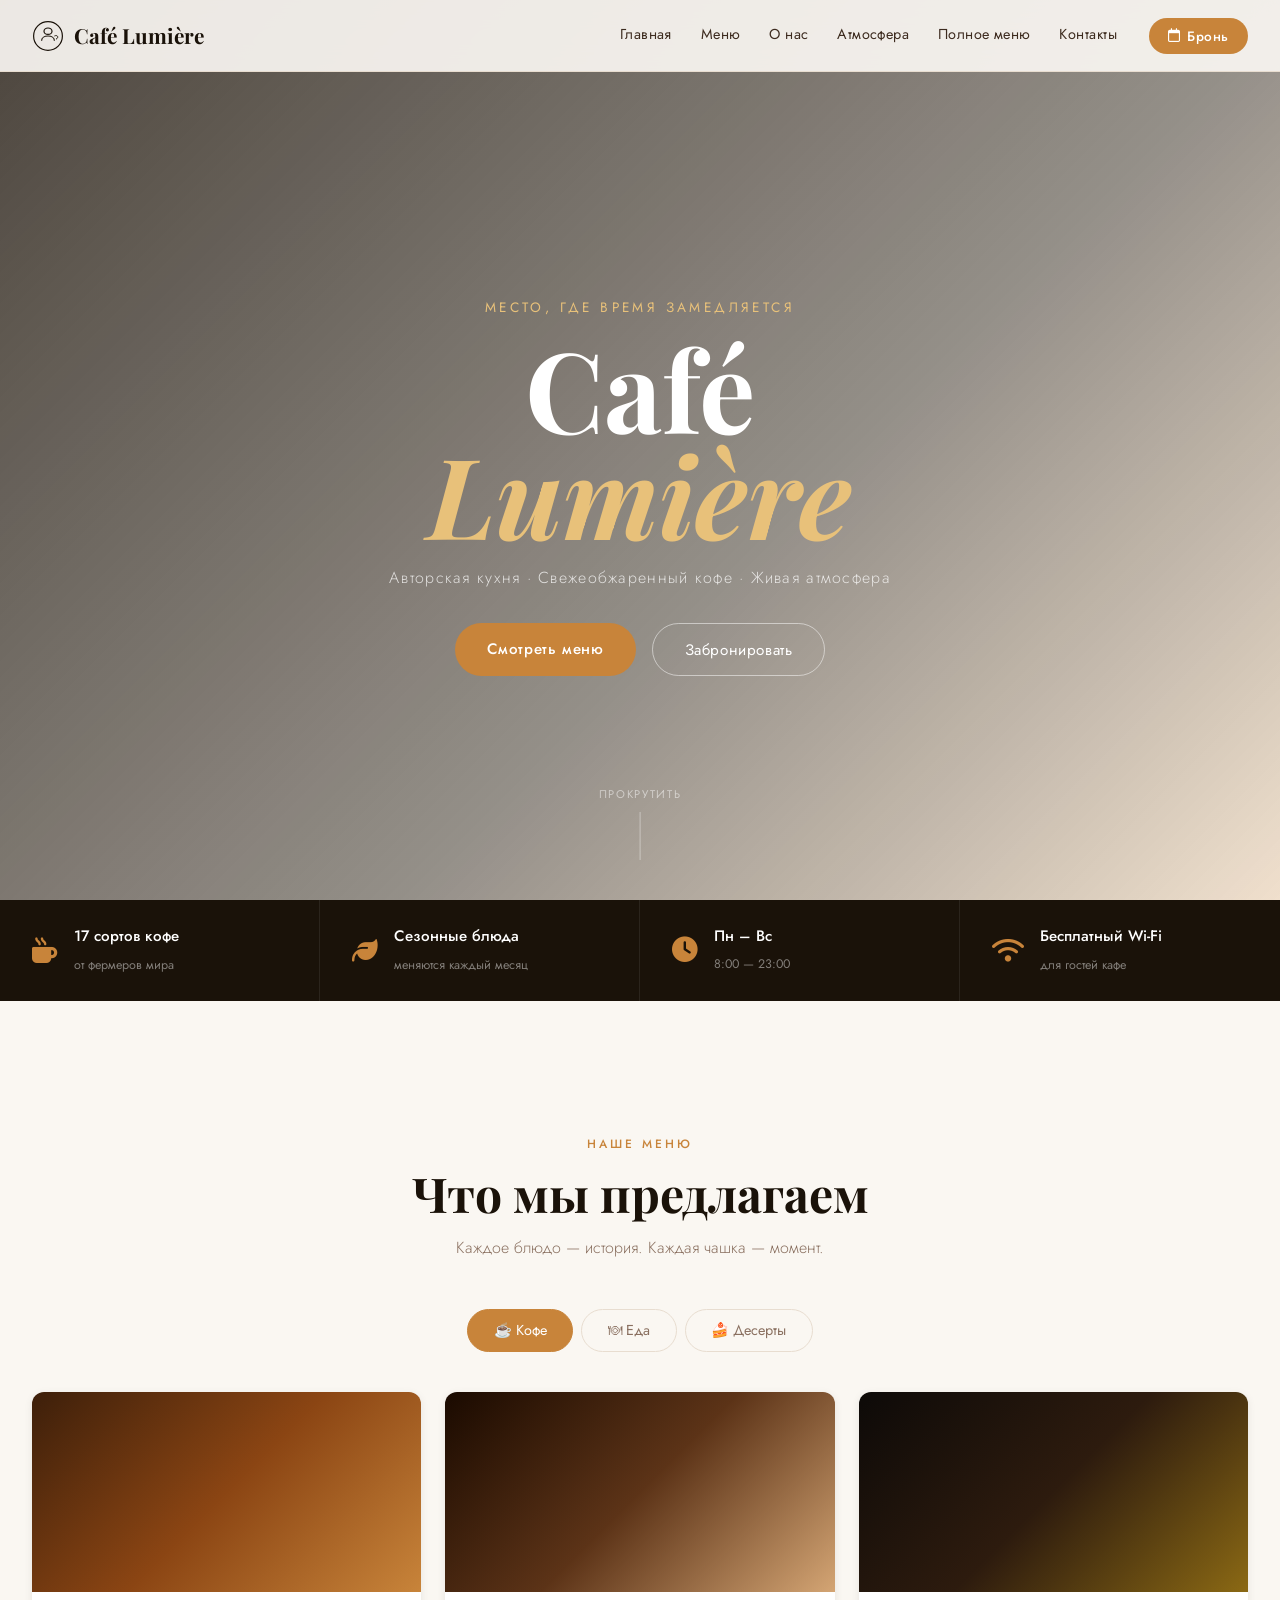
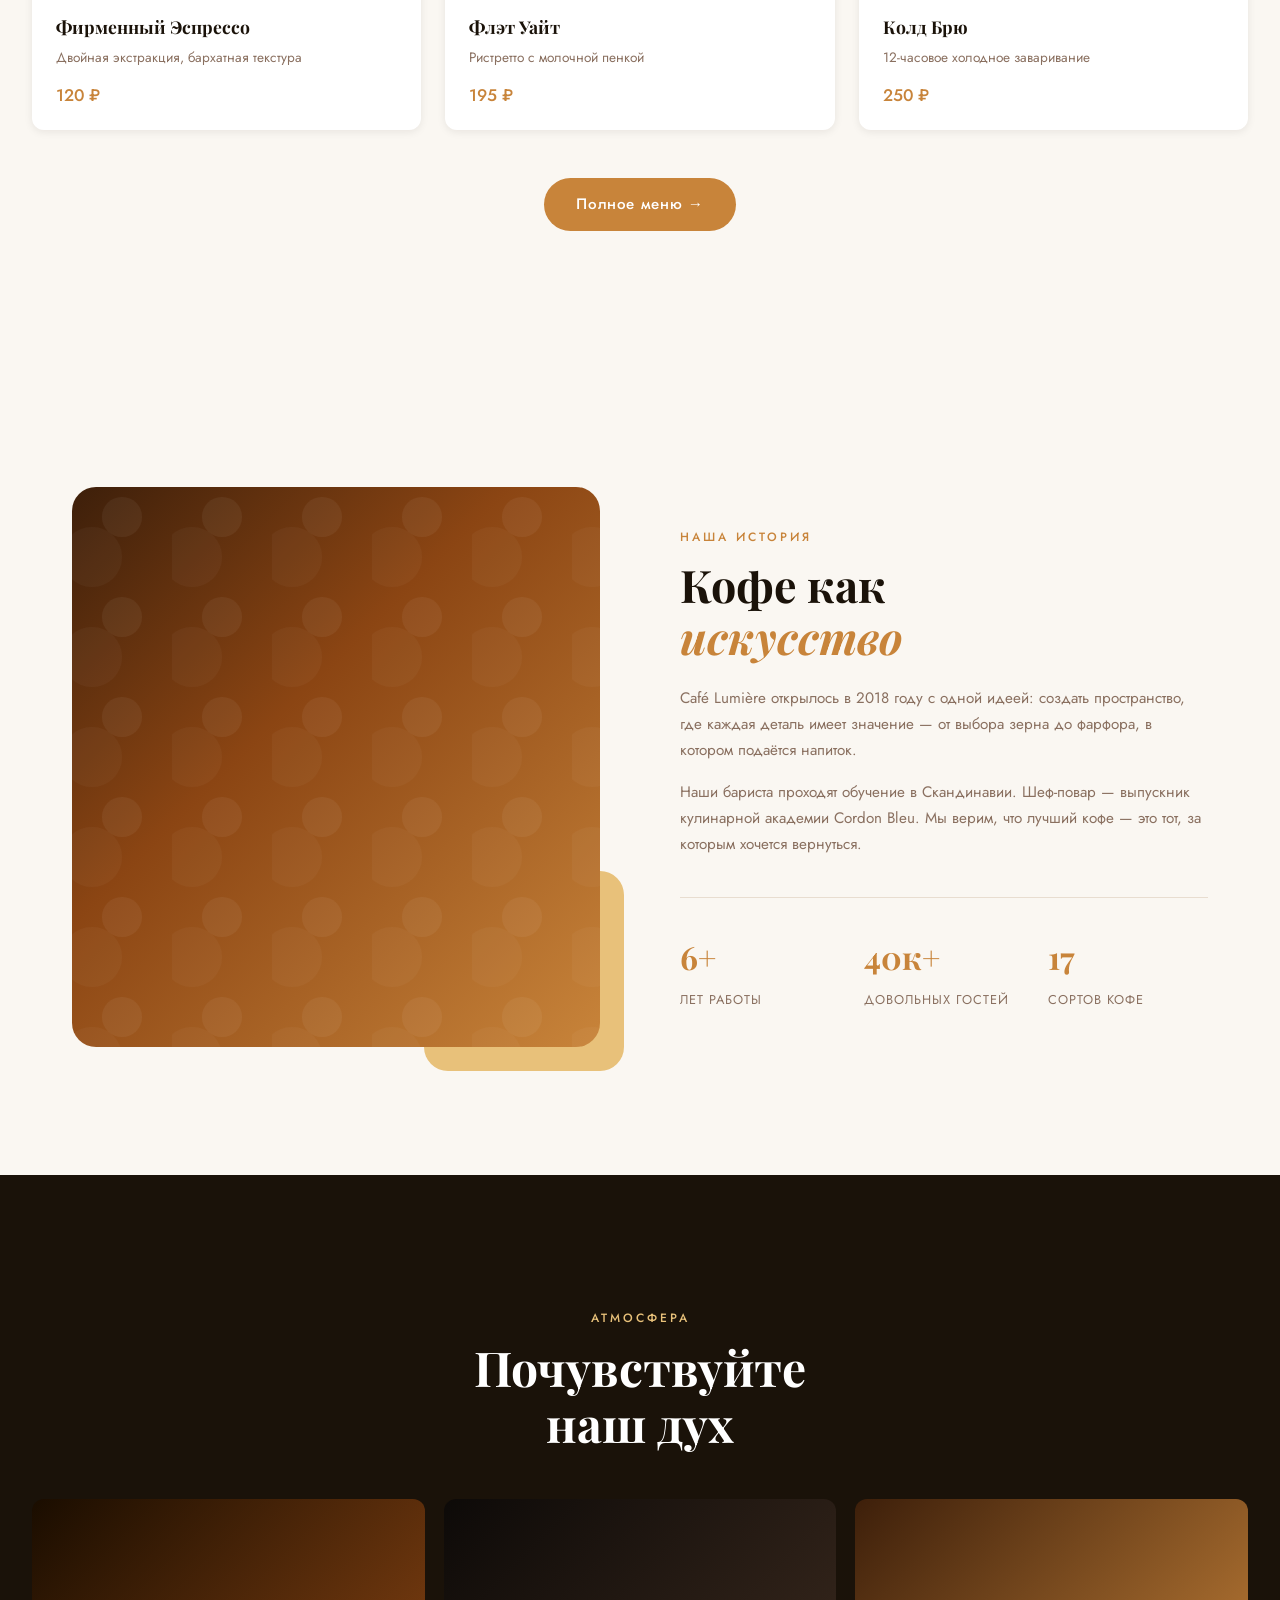
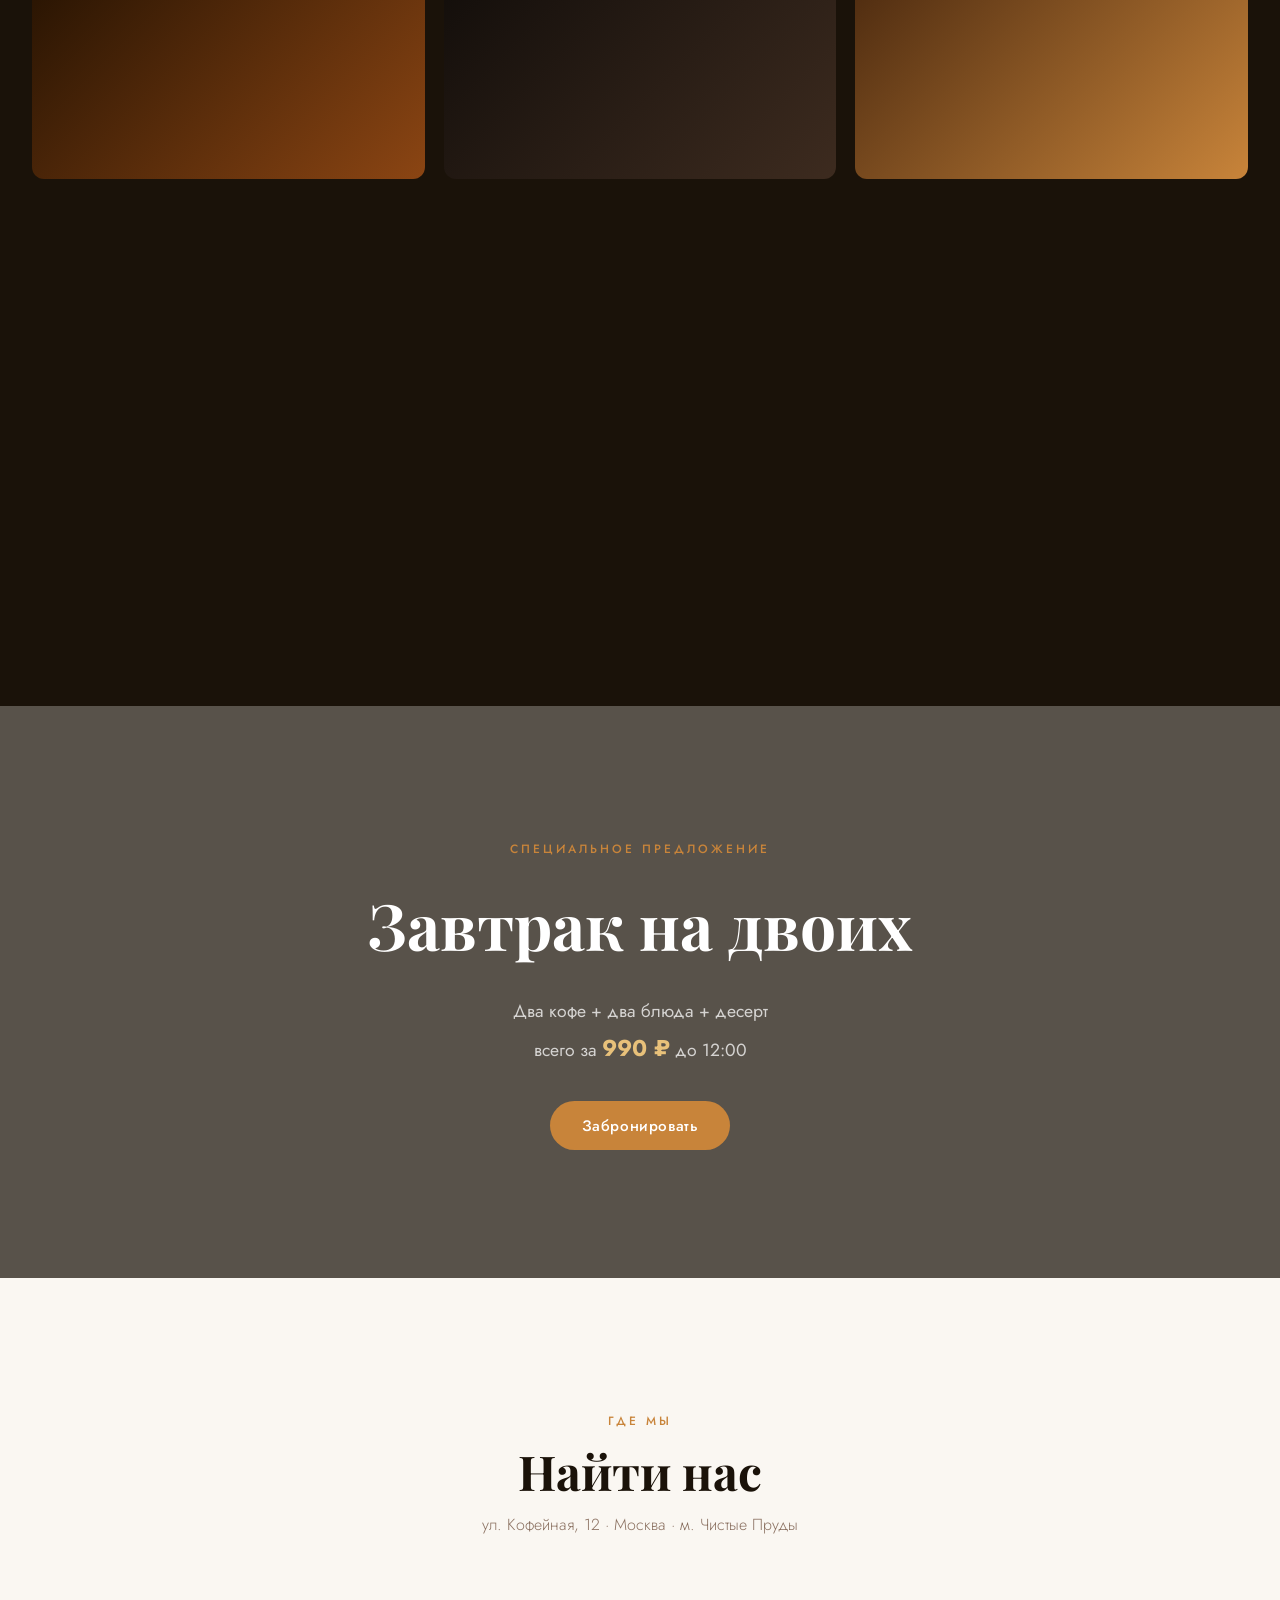
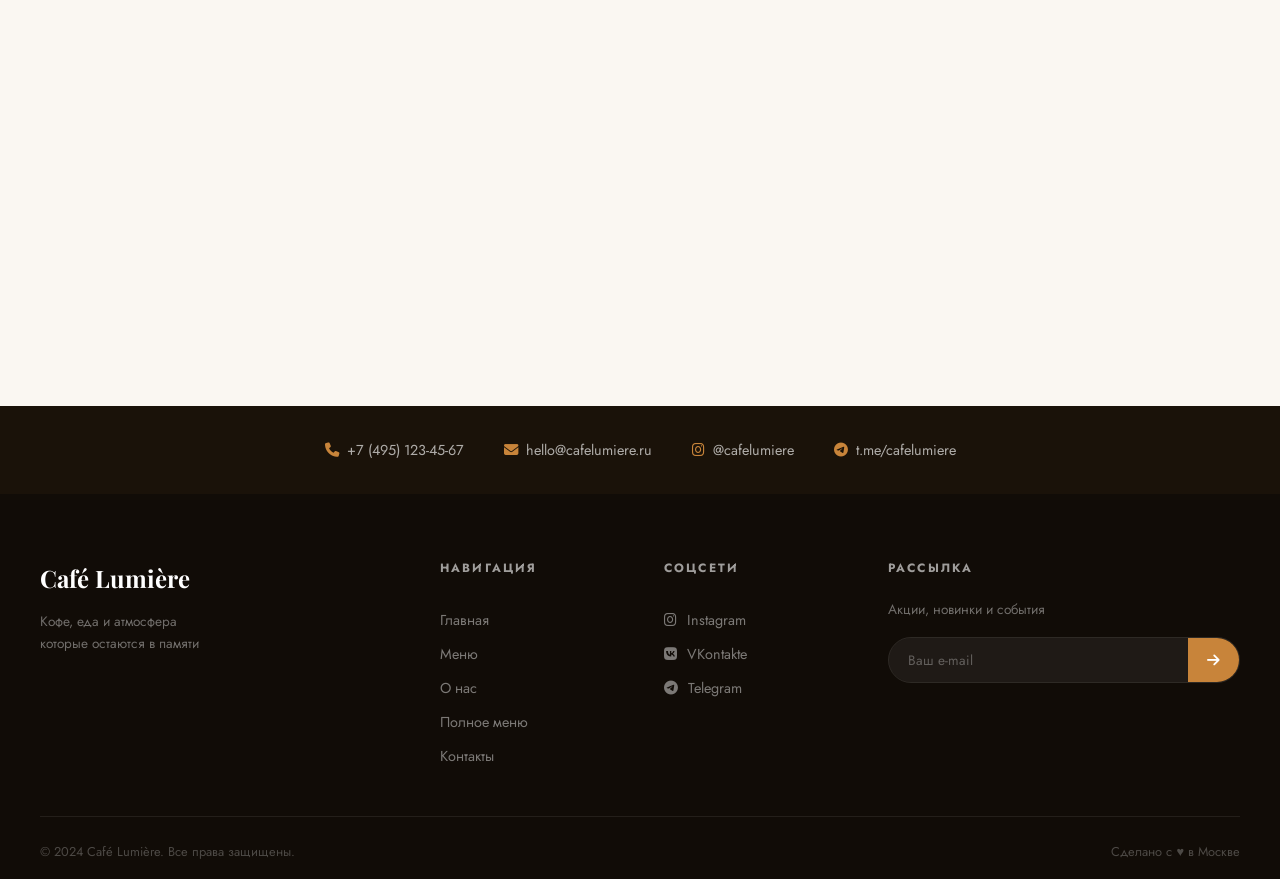
==== commit 70bfbcf0: "Add project files" ====
--- a/index.html
+++ b/index.html
@@ -4,7 +4,7 @@
   <meta charset="UTF-8">
   <meta name="viewport" content="width=device-width, initial-scale=1.0">
   <title>Café Lumière</title>
-  <link rel="stylesheet" href="style.css"/>
+  <link rel="stylesheet" href="css/style.css"/>
   <link rel="preconnect" href="https://fonts.googleapis.com"/>
   <link href="https://fonts.googleapis.com/css2?family=Playfair+Display:ital,wght@0,400;0,700;1,400&family=Jost:wght@300;400;500&display=swap" rel="stylesheet"/>
   <link rel="stylesheet" href="https://cdnjs.cloudflare.com/ajax/libs/font-awesome/6.5.0/css/all.min.css"/>
--- a/css/style.css
+++ b/css/style.css
@@ -0,0 +1,1541 @@
+@charset "UTF-8";
+:root {
+  /* Colors */
+  --clr-bg: #faf7f2;
+  --clr-surface: #ffffff;
+  --clr-dark: #1a1209;
+  --clr-mid: #3d2b1f;
+  --clr-accent: #c8843a;
+  --clr-accent2: #e8c17a;
+  --clr-muted: #8a7060;
+  --clr-line: #e8ddd0;
+  --clr-light-bg: #f2ece4;
+  /* Typography */
+  --font-display: 'Playfair Display', Georgia, serif;
+  --font-body: 'Jost', sans-serif;
+  /* Spacing */
+  --space-xs: 0.5rem;
+  --space-sm: 1rem;
+  --space-md: 2rem;
+  --space-lg: 4rem;
+  --space-xl: 8rem;
+  /* Borders */
+  --radius-sm: 4px;
+  --radius-md: 12px;
+  --radius-lg: 24px;
+  --radius-pill: 999px;
+  /* Shadows */
+  --shadow-sm: 0 2px 8px rgba(26,18,9,0.08);
+  --shadow-md: 0 8px 32px rgba(26,18,9,0.12);
+  --shadow-lg: 0 24px 64px rgba(26,18,9,0.18);
+  /* Transitions */
+  --ease: cubic-bezier(0.25, 0.46, 0.45, 0.94);
+  --dur: 0.35s;
+  /* Nav height */
+  --nav-h: 72px;
+}
+
+/* ─── RESET & BASE ─── */
+*, *::before, *::after {
+  box-sizing: border-box;
+  margin: 0;
+  padding: 0;
+}
+
+html {
+  scroll-behavior: smooth;
+  font-size: 16px;
+}
+
+body {
+  font-family: var(--font-body);
+  background: var(--clr-bg);
+  color: var(--clr-dark);
+  line-height: 1.7;
+  overflow-x: hidden;
+}
+
+img {
+  max-width: 100%;
+  display: block;
+}
+
+a {
+  text-decoration: none;
+  color: inherit;
+}
+
+button {
+  cursor: pointer;
+  border: none;
+  background: none;
+  font-family: inherit;
+}
+
+/* ─── 6. @keyframes ANIMATIONS ─── */
+@keyframes fadeInUp {
+  from {
+    opacity: 0;
+    transform: translateY(40px);
+  }
+  to {
+    opacity: 1;
+    transform: translateY(0);
+  }
+}
+@keyframes fadeIn {
+  from {
+    opacity: 0;
+  }
+  to {
+    opacity: 1;
+  }
+}
+@keyframes slideDown {
+  from {
+    transform: translateY(-100%);
+    opacity: 0;
+  }
+  to {
+    transform: translateY(0);
+    opacity: 1;
+  }
+}
+@keyframes scrollLine {
+  0% {
+    transform: scaleY(0);
+    transform-origin: top;
+  }
+  50% {
+    transform: scaleY(1);
+    transform-origin: top;
+  }
+  51% {
+    transform: scaleY(1);
+    transform-origin: bottom;
+  }
+  100% {
+    transform: scaleY(0);
+    transform-origin: bottom;
+  }
+}
+@keyframes pulse-dot {
+  0%, 100% {
+    opacity: 0.4;
+    transform: scale(1);
+  }
+  50% {
+    opacity: 1;
+    transform: scale(1.3);
+  }
+}
+@keyframes toast-in {
+  from {
+    transform: translateX(120%);
+    opacity: 0;
+  }
+  to {
+    transform: translateX(0);
+    opacity: 1;
+  }
+}
+@keyframes toast-out {
+  from {
+    transform: translateX(0);
+    opacity: 1;
+  }
+  to {
+    transform: translateX(120%);
+    opacity: 0;
+  }
+}
+@keyframes shimmer {
+  0% {
+    background-position: -200% 0;
+  }
+  100% {
+    background-position: 200% 0;
+  }
+}
+/* animation helper classes */
+.fade-in-up {
+  opacity: 0;
+  animation: fadeInUp 0.9s var(--ease) forwards;
+}
+
+.delay-1 {
+  animation-delay: 0.1s;
+}
+
+.delay-2 {
+  animation-delay: 0.3s;
+}
+
+.delay-3 {
+  animation-delay: 0.5s;
+}
+
+.delay-4 {
+  animation-delay: 0.7s;
+}
+
+/* ─── HEADER / NAV ─── (7. position: fixed) */
+.header {
+  position: fixed; /* 7. fixed */
+  top: 0;
+  left: 0;
+  right: 0;
+  z-index: 100;
+  height: var(--nav-h);
+  background: rgba(250, 247, 242, 0.92);
+  backdrop-filter: blur(12px); /* 14. backdrop-filter */
+  -webkit-backdrop-filter: blur(12px);
+  border-bottom: 1px solid var(--clr-line);
+  transition: box-shadow var(--dur) var(--ease);
+}
+
+.header.scrolled {
+  box-shadow: var(--shadow-md);
+}
+
+.nav-inner {
+  max-width: 1400px;
+  margin: 0 auto;
+  padding: 0 var(--space-md);
+  height: 100%;
+  display: flex; /* 3. flex */
+  align-items: center;
+  gap: var(--space-md);
+}
+
+.logo {
+  display: flex;
+  align-items: center;
+  gap: 0.6rem;
+  font-family: var(--font-display);
+  font-size: 1.3rem;
+  font-weight: 700;
+  color: var(--clr-dark);
+  flex-shrink: 0;
+  /* 6. hover */
+  transition: color var(--dur);
+}
+
+.logo:hover {
+  color: var(--clr-accent);
+}
+
+.logo-icon {
+  width: 32px;
+  height: 32px;
+  transition: transform var(--dur) var(--ease);
+}
+
+.logo:hover .logo-icon {
+  transform: rotate(15deg);
+}
+
+.nav-links {
+  display: flex;
+  align-items: center;
+  gap: 1.8rem;
+  margin-left: auto;
+}
+
+.nav-links a {
+  font-size: 0.9rem;
+  font-weight: 400;
+  color: var(--clr-mid);
+  letter-spacing: 0.03em;
+  position: relative; /* 7. relative */
+  padding-bottom: 2px;
+  transition: color var(--dur);
+}
+
+.nav-links a::after {
+  content: "";
+  position: absolute; /* 7. absolute */
+  bottom: 0;
+  left: 0;
+  width: 0;
+  height: 1px;
+  background: var(--clr-accent);
+  transition: width var(--dur) var(--ease);
+}
+
+.nav-links a:hover {
+  color: var(--clr-accent);
+}
+
+.nav-links a:hover::after {
+  width: 100%;
+}
+
+/* 8. button */
+.reserve-btn {
+  display: flex;
+  align-items: center;
+  gap: 0.4rem;
+  padding: 0.5rem 1.2rem;
+  border-radius: var(--radius-pill);
+  background: var(--clr-accent);
+  color: #fff;
+  font-size: 0.85rem;
+  font-weight: 500;
+  letter-spacing: 0.04em;
+  flex-shrink: 0;
+  transition: background var(--dur), transform var(--dur) var(--ease);
+}
+
+.reserve-btn:hover {
+  background: var(--clr-mid);
+  transform: translateY(-2px);
+}
+
+.burger {
+  display: none;
+  flex-direction: column;
+  gap: 5px;
+  padding: 4px;
+  margin-left: auto;
+}
+
+.burger span {
+  display: block;
+  width: 24px;
+  height: 2px;
+  background: var(--clr-dark);
+  border-radius: 2px;
+  transition: all 0.3s;
+}
+
+.mobile-menu {
+  display: none;
+  flex-direction: column;
+  position: fixed; /* 7. fixed */
+  top: var(--nav-h);
+  left: 0;
+  right: 0;
+  background: var(--clr-surface);
+  padding: var(--space-md);
+  gap: var(--space-sm);
+  box-shadow: var(--shadow-md);
+  z-index: 99;
+  animation: slideDown 0.3s var(--ease);
+}
+
+.mobile-menu.open {
+  display: flex;
+}
+
+.mobile-menu a, .mobile-menu button {
+  font-size: 1rem;
+  color: var(--clr-dark);
+  padding: 0.5rem 0;
+  border-bottom: 1px solid var(--clr-line);
+  font-family: var(--font-body);
+}
+
+/* ─── BUTTONS ─── (8. button) */
+.btn-primary {
+  display: inline-flex;
+  align-items: center;
+  gap: 0.5rem;
+  padding: 0.85rem 2rem;
+  border-radius: var(--radius-pill);
+  background: var(--clr-accent);
+  color: #fff;
+  font-size: 0.95rem;
+  font-weight: 500;
+  letter-spacing: 0.04em;
+  transition: background var(--dur), transform var(--dur) var(--ease), box-shadow var(--dur);
+  border: none;
+  cursor: pointer;
+  font-family: var(--font-body);
+}
+
+.btn-primary:hover {
+  background: var(--clr-mid);
+  transform: translateY(-3px);
+  box-shadow: 0 8px 24px rgba(200, 132, 58, 0.35);
+}
+
+.btn-outline {
+  display: inline-flex;
+  align-items: center;
+  gap: 0.5rem;
+  padding: 0.85rem 2rem;
+  border-radius: var(--radius-pill);
+  background: transparent;
+  color: #fff;
+  font-size: 0.95rem;
+  font-weight: 400;
+  letter-spacing: 0.04em;
+  border: 1.5px solid rgba(255, 255, 255, 0.5);
+  transition: border-color var(--dur), background var(--dur), transform var(--dur);
+  cursor: pointer;
+  font-family: var(--font-body);
+}
+
+.btn-outline:hover {
+  border-color: #fff;
+  background: rgba(255, 255, 255, 0.12);
+  transform: translateY(-3px);
+}
+
+.full-width {
+  width: 100%;
+  justify-content: center;
+}
+
+/* ─── HERO ─── */
+.hero {
+  position: relative; /* 7. relative */
+  min-height: 100vh;
+  display: flex; /* 3. flex */
+  align-items: center;
+  justify-content: center;
+  overflow: hidden;
+  padding-top: var(--nav-h);
+}
+
+.hero-bg {
+  position: absolute; /* 7. absolute */
+  inset: 0;
+  background: url("https://images.unsplash.com/photo-1445116572660-236099ec97a0?w=1600&q=80") center/cover no-repeat;
+  transform: scale(1.05);
+  animation: fadeIn 1.5s ease forwards;
+}
+
+.hero-overlay {
+  position: absolute; /* 7. absolute */
+  inset: 0;
+  background: linear-gradient(135deg, rgba(26, 18, 9, 0.78) 0%, rgba(26, 18, 9, 0.45) 60%, rgba(200, 132, 58, 0.2) 100%);
+}
+
+.hero-content {
+  position: relative; /* 7. relative */
+  z-index: 2;
+  text-align: center;
+  color: #fff;
+  max-width: 700px;
+  padding: var(--space-md);
+}
+
+.hero-tagline {
+  font-size: 0.85rem;
+  letter-spacing: 0.25em;
+  text-transform: uppercase;
+  color: var(--clr-accent2);
+  margin-bottom: var(--space-sm);
+}
+
+.hero-title {
+  font-family: var(--font-display);
+  font-size: clamp(3.5rem, 9vw, 7rem);
+  font-weight: 700;
+  line-height: 0.95;
+  margin-bottom: var(--space-sm);
+  color: #fff;
+}
+
+.hero-title em {
+  font-style: italic;
+  color: var(--clr-accent2);
+}
+
+.hero-desc {
+  font-size: 1rem;
+  font-weight: 300;
+  letter-spacing: 0.08em;
+  color: rgba(255, 255, 255, 0.75);
+  margin-bottom: var(--space-md);
+}
+
+.hero-actions {
+  display: flex; /* 3. flex */
+  gap: var(--space-sm);
+  justify-content: center;
+  flex-wrap: wrap;
+}
+
+.hero-scroll {
+  position: absolute; /* 7. absolute */
+  bottom: 2.5rem;
+  left: 50%;
+  transform: translateX(-50%);
+  display: flex;
+  flex-direction: column;
+  align-items: center;
+  gap: 0.5rem;
+  color: rgba(255, 255, 255, 0.5);
+  font-size: 0.7rem;
+  letter-spacing: 0.15em;
+  text-transform: uppercase;
+  z-index: 2;
+}
+
+.scroll-line {
+  width: 1px;
+  height: 48px;
+  background: rgba(255, 255, 255, 0.4);
+  animation: scrollLine 2s ease infinite;
+}
+
+/* ─── HIGHLIGHTS BAR ─── */
+.highlights {
+  display: grid; /* 4. grid */
+  grid-template-columns: repeat(4, 1fr);
+  background: var(--clr-dark);
+}
+
+.highlight-item {
+  display: flex; /* 3. flex */
+  align-items: center;
+  gap: 1rem;
+  padding: 1.5rem 2rem;
+  border-right: 1px solid rgba(255, 255, 255, 0.08);
+  transition: background var(--dur);
+}
+
+.highlight-item:last-child {
+  border-right: none;
+}
+
+.highlight-item:hover {
+  background: rgba(255, 255, 255, 0.04);
+}
+
+.highlight-item i {
+  font-size: 1.6rem;
+  color: var(--clr-accent);
+  flex-shrink: 0;
+}
+
+.highlight-item strong {
+  display: block;
+  color: #fff;
+  font-size: 0.95rem;
+  font-weight: 500;
+}
+
+.highlight-item span {
+  color: rgba(255, 255, 255, 0.45);
+  font-size: 0.78rem;
+}
+
+/* ─── SECTION HEADER ─── */
+.section-header {
+  text-align: center;
+  margin-bottom: 3rem;
+}
+
+.section-header.light {
+  color: #fff;
+}
+
+.section-header.light .section-label {
+  color: var(--clr-accent2);
+}
+
+.section-header.light p {
+  color: rgba(255, 255, 255, 0.65);
+}
+
+.section-label {
+  display: inline-block;
+  font-size: 0.75rem;
+  letter-spacing: 0.25em;
+  text-transform: uppercase;
+  color: var(--clr-accent);
+  margin-bottom: 0.75rem;
+  font-weight: 500;
+}
+
+.section-header h2 {
+  font-family: var(--font-display);
+  font-size: clamp(2rem, 4vw, 3rem);
+  font-weight: 700;
+  line-height: 1.15;
+  color: var(--clr-dark);
+  margin-bottom: 0.75rem;
+}
+
+.section-header.light h2 {
+  color: #fff;
+}
+
+.section-header p {
+  color: var(--clr-muted);
+  font-size: 1rem;
+  font-weight: 300;
+}
+
+/* ─── MENU SECTION ─── */
+.menu-section {
+  padding: var(--space-xl) var(--space-md);
+  max-width: 1300px;
+  margin: 0 auto;
+}
+
+.menu-tabs {
+  display: flex; /* 3. flex */
+  justify-content: center;
+  gap: 0.5rem;
+  margin-bottom: 2.5rem;
+  flex-wrap: wrap;
+}
+
+.tab {
+  padding: 0.65rem 1.6rem;
+  border-radius: var(--radius-pill);
+  border: 1.5px solid var(--clr-line);
+  color: var(--clr-muted);
+  font-size: 0.9rem;
+  font-weight: 400;
+  font-family: var(--font-body);
+  transition: all var(--dur);
+  cursor: pointer;
+}
+
+.tab:hover {
+  border-color: var(--clr-accent);
+  color: var(--clr-accent);
+}
+
+.tab.active {
+  background: var(--clr-accent);
+  border-color: var(--clr-accent);
+  color: #fff;
+}
+
+/* 4. grid */
+.menu-grid {
+  display: grid;
+  grid-template-columns: repeat(3, 1fr);
+  gap: 1.5rem;
+}
+
+.menu-card {
+  background: var(--clr-surface);
+  border-radius: var(--radius-md);
+  overflow: hidden;
+  box-shadow: var(--shadow-sm);
+  transition: transform var(--dur) var(--ease), box-shadow var(--dur);
+}
+
+.menu-card:hover {
+  transform: translateY(-6px);
+  box-shadow: var(--shadow-md);
+}
+
+.menu-card.hidden {
+  display: none;
+}
+
+.menu-card-img {
+  height: 200px;
+  background-size: cover;
+  background-position: center;
+  position: relative; /* 7. relative */
+  overflow: hidden;
+  /* 14. filter on hover handled below */
+  transition: filter var(--dur);
+}
+
+.menu-card:hover .menu-card-img {
+  filter: brightness(1.08) saturate(1.1); /* 14. filter */
+}
+
+/* Gradient image placeholders (simulating PNG images) */
+.coffee-1 {
+  background: linear-gradient(135deg, #3d1f0a 0%, #8b4513 50%, #c8843a 100%);
+}
+
+.coffee-2 {
+  background: linear-gradient(135deg, #1a0a00 0%, #5c3317 50%, #d4a574 100%);
+}
+
+.coffee-3 {
+  background: linear-gradient(135deg, #0d0a08 0%, #2d1b0e 50%, #8b6914 100%);
+}
+
+.food-1 {
+  background: linear-gradient(135deg, #f5e6c8 0%, #e8c06a 40%, #c8843a 100%);
+}
+
+.food-2 {
+  background: linear-gradient(135deg, #2d5a27 0%, #4a7c40 50%, #7fb069 100%);
+}
+
+.food-3 {
+  background: linear-gradient(135deg, #8b3a0a 0%, #d4641a 50%, #f5a623 100%);
+}
+
+.des-1 {
+  background: linear-gradient(135deg, #c8843a 0%, #f5c842 50%, #fff3c4 100%);
+}
+
+.des-2 {
+  background: linear-gradient(135deg, #1a0d00 0%, #3d1f0a 50%, #6b3a1f 100%);
+}
+
+.des-3 {
+  background: linear-gradient(135deg, #f5e6c8 0%, #e8c06a 50%, #c8843a 100%);
+}
+
+.menu-card-body {
+  padding: 1.25rem 1.5rem;
+}
+
+.menu-card-body h3 {
+  font-family: var(--font-display);
+  font-size: 1.1rem;
+  font-weight: 700;
+  color: var(--clr-dark);
+  margin-bottom: 0.3rem;
+}
+
+.menu-card-body p {
+  font-size: 0.85rem;
+  color: var(--clr-muted);
+  margin-bottom: 0.75rem;
+}
+
+.price {
+  font-size: 1.05rem;
+  font-weight: 500;
+  color: var(--clr-accent);
+}
+
+.menu-cta {
+  text-align: center;
+  margin-top: 3rem;
+}
+
+/* ─── ABOUT SECTION ─── (4. grid) */
+.about-section {
+  display: grid;
+  grid-template-columns: 1fr 1fr;
+  gap: 5rem;
+  max-width: 1200px;
+  margin: 0 auto;
+  padding: var(--space-xl) var(--space-md);
+  align-items: center;
+}
+
+.about-img-frame {
+  position: relative; /* 7. relative */
+  height: 560px;
+}
+
+.about-img-main {
+  position: absolute; /* 7. absolute */
+  inset: 0;
+  border-radius: var(--radius-lg);
+  background: linear-gradient(135deg, #3d1f0a 0%, #8b4513 40%, #c8843a 100%);
+  overflow: hidden;
+}
+
+.about-img-main::after {
+  content: "";
+  position: absolute; /* 7. absolute */
+  inset: 0;
+  background: url("data:image/svg+xml,%3Csvg xmlns='http://www.w3.org/2000/svg' width='100' height='100'%3E%3Ccircle cx='50' cy='30' r='20' fill='rgba(255,255,255,0.05)'/%3E%3Ccircle cx='20' cy='70' r='30' fill='rgba(255,255,255,0.03)'/%3E%3C/svg%3E") repeat;
+}
+
+.about-img-accent {
+  position: absolute; /* 7. absolute */
+  bottom: -24px;
+  right: -24px;
+  width: 200px;
+  height: 200px;
+  border-radius: var(--radius-lg);
+  background: var(--clr-accent2);
+  z-index: -1;
+}
+
+.about-text-col h2 {
+  font-family: var(--font-display);
+  font-size: clamp(2rem, 3.5vw, 2.8rem);
+  font-weight: 700;
+  line-height: 1.15;
+  color: var(--clr-dark);
+  margin-bottom: 1.5rem;
+}
+
+.about-text-col h2 em {
+  color: var(--clr-accent);
+  font-style: italic;
+}
+
+.about-text-col p {
+  color: var(--clr-muted);
+  margin-bottom: 1rem;
+  font-size: 0.95rem;
+}
+
+.about-stats {
+  display: grid; /* 4. grid */
+  grid-template-columns: repeat(3, 1fr);
+  gap: 1.5rem;
+  margin-top: 2.5rem;
+  padding-top: 2rem;
+  border-top: 1px solid var(--clr-line);
+}
+
+.stat strong {
+  display: block;
+  font-family: var(--font-display);
+  font-size: 2rem;
+  font-weight: 700;
+  color: var(--clr-accent);
+}
+
+.stat span {
+  font-size: 0.8rem;
+  color: var(--clr-muted);
+  text-transform: uppercase;
+  letter-spacing: 0.08em;
+}
+
+/* ─── ATMOSPHERE SECTION ─── */
+.atmosphere-section {
+  background: var(--clr-dark);
+  padding: var(--space-xl) var(--space-md);
+}
+
+/* 4. grid */
+.atmo-grid {
+  display: grid;
+  grid-template-columns: repeat(3, 1fr);
+  grid-template-rows: 280px 380px;
+  gap: 1.2rem;
+  max-width: 1300px;
+  margin: 0 auto;
+}
+
+.atmo-card {
+  border-radius: var(--radius-md);
+  overflow: hidden;
+  position: relative; /* 7. relative */
+  cursor: pointer;
+}
+
+.atmo-1 {
+  background: linear-gradient(135deg, #1a0d00, #8b4513);
+}
+
+.atmo-2 {
+  background: linear-gradient(135deg, #0d0a08, #3d2b1f);
+}
+
+.atmo-3 {
+  background: linear-gradient(135deg, #3d1f0a, #c8843a);
+}
+
+.atmo-overlay {
+  position: absolute; /* 7. absolute */
+  inset: 0;
+  background: linear-gradient(to top, rgba(26, 18, 9, 0.85) 0%, transparent 60%);
+  display: flex;
+  flex-direction: column;
+  justify-content: flex-end;
+  padding: 1.5rem;
+  opacity: 0;
+  transition: opacity var(--dur);
+}
+
+.atmo-card:hover .atmo-overlay {
+  opacity: 1;
+}
+
+.atmo-overlay h3 {
+  color: #fff;
+  font-family: var(--font-display);
+  font-size: 1.1rem;
+}
+
+.atmo-overlay p {
+  color: rgba(255, 255, 255, 0.65);
+  font-size: 0.85rem;
+}
+
+/* 9. iframe — YouTube */
+.atmo-video {
+  grid-column: 1/-1;
+  border-radius: var(--radius-md);
+  overflow: hidden;
+  position: relative; /* 7. relative */
+}
+
+.atmo-video iframe {
+  width: 100%;
+  height: 100%;
+  min-height: 380px;
+  display: block;
+  /* 14. filter: add subtle treatment */
+  filter: contrast(1.05) saturate(0.95);
+}
+
+/* ─── OFFER SECTION ─── (14. backdrop-filter + filter) */
+.offer-section {
+  position: relative; /* 7. relative */
+  overflow: hidden;
+}
+
+.offer-bg {
+  background: url("https://images.unsplash.com/photo-1509042239860-f550ce710b93?w=1200&q=80") center/cover no-repeat;
+  /* 14. filter: grayscale on background */
+  position: relative;
+}
+
+.offer-bg::before {
+  content: "";
+  position: absolute;
+  inset: 0;
+  background: rgba(26, 18, 9, 0.72);
+  /* 14. backdrop-filter blur */
+  backdrop-filter: blur(2px);
+  -webkit-backdrop-filter: blur(2px);
+}
+
+.offer-content {
+  position: relative; /* 7. relative */
+  z-index: 2;
+  text-align: center;
+  padding: var(--space-xl) var(--space-md);
+  color: #fff;
+}
+
+.offer-content h2 {
+  font-family: var(--font-display);
+  font-size: clamp(2.5rem, 5vw, 4rem);
+  font-weight: 700;
+  margin-bottom: 1rem;
+}
+
+.offer-content p {
+  font-size: 1.1rem;
+  color: rgba(255, 255, 255, 0.75);
+  margin-bottom: 2rem;
+  line-height: 1.8;
+}
+
+.offer-content strong {
+  color: var(--clr-accent2);
+  font-size: 1.3em;
+}
+
+/* ─── MAP SECTION ─── (9. Google Maps iframe) */
+.map-section {
+  padding: var(--space-xl) 0 0;
+}
+
+.map-section .section-header {
+  padding: 0 var(--space-md);
+}
+
+.map-wrapper {
+  width: 100%;
+  margin-top: 2rem;
+  /* 14. filter: grayscale on map */
+  filter: grayscale(30%) contrast(1.05);
+  transition: filter var(--dur);
+}
+
+.map-wrapper:hover {
+  filter: grayscale(0%) contrast(1);
+}
+
+.map-wrapper iframe {
+  display: block;
+}
+
+.contact-bar {
+  display: flex; /* 3. flex */
+  justify-content: center;
+  align-items: center;
+  gap: 2.5rem;
+  flex-wrap: wrap;
+  padding: 2rem var(--space-md);
+  background: var(--clr-dark);
+}
+
+.contact-bar a {
+  display: flex;
+  align-items: center;
+  gap: 0.5rem;
+  color: rgba(255, 255, 255, 0.65);
+  font-size: 0.9rem;
+  transition: color var(--dur);
+}
+
+.contact-bar a i {
+  color: var(--clr-accent);
+}
+
+.contact-bar a:hover {
+  color: #fff;
+}
+
+/* ─── FOOTER ─── */
+.footer {
+  background: #110c07;
+  padding: var(--space-lg) var(--space-md) var(--space-sm);
+}
+
+.footer-inner {
+  display: grid; /* 4. grid */
+  grid-template-columns: 2fr 1fr 1fr 2fr;
+  gap: 3rem;
+  max-width: 1200px;
+  margin: 0 auto;
+  padding-bottom: 3rem;
+  border-bottom: 1px solid rgba(255, 255, 255, 0.08);
+}
+
+.footer-logo {
+  font-family: var(--font-display);
+  font-size: 1.5rem;
+  font-weight: 700;
+  color: #fff;
+  margin-bottom: 0.75rem;
+}
+
+.footer-brand p {
+  color: rgba(255, 255, 255, 0.4);
+  font-size: 0.85rem;
+  line-height: 1.6;
+}
+
+.footer-links h4, .footer-newsletter h4 {
+  color: rgba(255, 255, 255, 0.6);
+  font-size: 0.75rem;
+  letter-spacing: 0.18em;
+  text-transform: uppercase;
+  margin-bottom: 1.2rem;
+}
+
+.footer-links {
+  display: flex;
+  flex-direction: column;
+  gap: 0.6rem;
+}
+
+.footer-links a {
+  color: rgba(255, 255, 255, 0.45);
+  font-size: 0.9rem;
+  transition: color var(--dur);
+}
+
+.footer-links a:hover {
+  color: var(--clr-accent2);
+}
+
+.footer-links a i {
+  margin-right: 0.4rem;
+}
+
+.footer-newsletter p {
+  color: rgba(255, 255, 255, 0.4);
+  font-size: 0.85rem;
+  margin-bottom: 1rem;
+}
+
+/* 8. form — newsletter */
+.newsletter-form {
+  display: flex; /* 3. flex */
+  gap: 0;
+  border-radius: var(--radius-pill);
+  overflow: hidden;
+  border: 1px solid rgba(255, 255, 255, 0.12);
+}
+
+.newsletter-form input {
+  flex: 1;
+  background: rgba(255, 255, 255, 0.06);
+  border: none;
+  padding: 0.75rem 1.2rem;
+  color: #fff;
+  font-family: var(--font-body);
+  font-size: 0.85rem;
+  outline: none;
+}
+
+.newsletter-form input::-moz-placeholder {
+  color: rgba(255, 255, 255, 0.3);
+}
+
+.newsletter-form input::placeholder {
+  color: rgba(255, 255, 255, 0.3);
+}
+
+.newsletter-form button {
+  background: var(--clr-accent);
+  color: #fff;
+  padding: 0.75rem 1.2rem;
+  font-size: 0.9rem;
+  transition: background var(--dur);
+}
+
+.newsletter-form button:hover {
+  background: var(--clr-mid);
+}
+
+.footer-bottom {
+  max-width: 1200px;
+  margin: 0 auto;
+  padding-top: 1.5rem;
+  display: flex; /* 3. flex */
+  justify-content: space-between;
+  color: rgba(255, 255, 255, 0.25);
+  font-size: 0.8rem;
+}
+
+/* ─── 13. DEFAULT POPUP / MODAL ─── */
+.popup-overlay {
+  position: fixed; /* 7. fixed */
+  inset: 0;
+  background: rgba(26, 18, 9, 0.7);
+  backdrop-filter: blur(6px); /* 14. backdrop-filter */
+  -webkit-backdrop-filter: blur(6px);
+  z-index: 200;
+  display: flex;
+  align-items: center;
+  justify-content: center;
+  padding: var(--space-md);
+  opacity: 0;
+  pointer-events: none;
+  transition: opacity var(--dur);
+}
+
+.popup-overlay.open {
+  opacity: 1;
+  pointer-events: all;
+}
+
+.popup {
+  background: var(--clr-surface);
+  border-radius: var(--radius-lg);
+  max-width: 520px;
+  width: 100%;
+  padding: 2.5rem;
+  position: relative; /* 7. relative */
+  box-shadow: var(--shadow-lg);
+  transform: translateY(20px) scale(0.97);
+  transition: transform var(--dur) var(--ease);
+  max-height: 90vh;
+  overflow-y: auto;
+}
+
+.popup-overlay.open .popup {
+  transform: translateY(0) scale(1);
+}
+
+.popup-close {
+  position: absolute; /* 7. absolute */
+  top: 1.2rem;
+  right: 1.2rem;
+  width: 36px;
+  height: 36px;
+  border-radius: 50%;
+  background: var(--clr-light-bg);
+  color: var(--clr-muted);
+  display: flex;
+  align-items: center;
+  justify-content: center;
+  font-size: 1rem;
+  transition: background var(--dur), color var(--dur);
+}
+
+.popup-close:hover {
+  background: var(--clr-accent);
+  color: #fff;
+}
+
+.popup-header {
+  margin-bottom: 1.8rem;
+}
+
+.popup-header h3 {
+  font-family: var(--font-display);
+  font-size: 1.5rem;
+  font-weight: 700;
+  color: var(--clr-dark);
+  margin-bottom: 0.3rem;
+}
+
+.popup-header p {
+  color: var(--clr-muted);
+  font-size: 0.9rem;
+}
+
+/* 8. form — booking */
+.booking-form {
+  display: flex;
+  flex-direction: column;
+  gap: 1rem;
+}
+
+.form-group {
+  display: flex;
+  flex-direction: column;
+  gap: 0.35rem;
+}
+
+.form-group label {
+  font-size: 0.8rem;
+  font-weight: 500;
+  color: var(--clr-mid);
+  text-transform: uppercase;
+  letter-spacing: 0.08em;
+}
+
+/* 8. input */
+.form-group input,
+.form-group textarea {
+  padding: 0.75rem 1rem;
+  border: 1.5px solid var(--clr-line);
+  border-radius: var(--radius-sm);
+  font-family: var(--font-body);
+  font-size: 0.95rem;
+  color: var(--clr-dark);
+  background: var(--clr-bg);
+  transition: border-color var(--dur), box-shadow var(--dur);
+  outline: none;
+  -webkit-appearance: none;
+}
+
+.form-group input:focus,
+.form-group textarea:focus {
+  border-color: var(--clr-accent);
+  box-shadow: 0 0 0 3px rgba(200, 132, 58, 0.15);
+}
+
+.form-group input::-moz-placeholder, .form-group textarea::-moz-placeholder {
+  color: var(--clr-muted);
+}
+
+.form-group input::placeholder,
+.form-group textarea::placeholder {
+  color: var(--clr-muted);
+}
+
+/* 8. textarea */
+.form-group textarea {
+  resize: vertical;
+  min-height: 90px;
+}
+
+.form-row {
+  display: grid; /* 4. grid */
+  grid-template-columns: 1fr 1fr;
+  gap: 1rem;
+}
+
+/* ─── TOAST ─── */
+.toast {
+  position: fixed; /* 7. fixed */
+  bottom: 2rem;
+  right: 2rem;
+  display: flex;
+  align-items: center;
+  gap: 0.8rem;
+  background: var(--clr-dark);
+  color: #fff;
+  padding: 1rem 1.5rem;
+  border-radius: var(--radius-md);
+  box-shadow: var(--shadow-lg);
+  z-index: 300;
+  font-size: 0.9rem;
+  pointer-events: none;
+  opacity: 0;
+}
+
+.toast i {
+  color: #4ade80;
+  font-size: 1.1rem;
+}
+
+.toast.show {
+  animation: toast-in 0.4s var(--ease) forwards;
+  opacity: 1;
+}
+
+.toast.hide {
+  animation: toast-out 0.4s var(--ease) forwards;
+}
+
+/* ─── MENU PAGE ─── */
+.menu-page body {
+  background: var(--clr-bg);
+}
+
+.menu-hero {
+  background: var(--clr-dark);
+  min-height: 38vh;
+  display: flex;
+  align-items: flex-end;
+  padding: var(--space-lg) var(--space-md) 4rem;
+  position: relative; /* 7. relative */
+  overflow: hidden;
+}
+
+.menu-hero::before {
+  content: "";
+  position: absolute; /* 7. absolute */
+  inset: 0;
+  background: linear-gradient(135deg, #1a0900, #3d1f0a 50%, #8b4513);
+  opacity: 0.85;
+}
+
+.menu-hero-content {
+  position: relative; /* 7. relative */
+  z-index: 2;
+  color: #fff;
+  max-width: 1200px;
+  margin: 0 auto;
+  width: 100%;
+}
+
+.menu-hero-content h1 {
+  font-family: var(--font-display);
+  font-size: clamp(2.5rem, 6vw, 4.5rem);
+  font-weight: 700;
+  margin-bottom: 0.5rem;
+}
+
+.menu-hero-content p {
+  color: rgba(255, 255, 255, 0.55);
+  font-size: 1rem;
+}
+
+.full-menu-section {
+  max-width: 1100px;
+  margin: 0 auto;
+  padding: 4rem var(--space-md) var(--space-xl);
+}
+
+.menu-category-block {
+  margin-bottom: 4rem;
+}
+
+.cat-title {
+  font-family: var(--font-display);
+  font-size: 1.6rem;
+  font-weight: 700;
+  color: var(--clr-dark);
+  margin-bottom: 1.5rem;
+  display: flex;
+  align-items: center;
+  gap: 0.75rem;
+}
+
+.cat-title i {
+  color: var(--clr-accent);
+  font-size: 1.3rem;
+}
+
+/* 4. table */
+.menu-table {
+  width: 100%;
+  border-collapse: collapse;
+  background: var(--clr-surface);
+  border-radius: var(--radius-md);
+  overflow: hidden;
+  box-shadow: var(--shadow-sm);
+}
+
+.menu-table thead tr {
+  background: var(--clr-dark);
+  color: rgba(255, 255, 255, 0.65);
+}
+
+.menu-table th {
+  padding: 1rem 1.25rem;
+  text-align: left;
+  font-size: 0.75rem;
+  letter-spacing: 0.12em;
+  text-transform: uppercase;
+  font-weight: 400;
+}
+
+.menu-table td {
+  padding: 0.9rem 1.25rem;
+  border-bottom: 1px solid var(--clr-line);
+  font-size: 0.9rem;
+  color: var(--clr-mid);
+}
+
+.menu-table td:first-child {
+  color: var(--clr-dark);
+}
+
+.menu-table td:last-child {
+  color: var(--clr-accent);
+  font-weight: 500;
+}
+
+.menu-table tbody tr:last-child td {
+  border-bottom: none;
+}
+
+.menu-table tbody tr {
+  transition: background var(--dur);
+}
+
+.menu-table tbody tr:hover {
+  background: var(--clr-light-bg);
+}
+
+.menu-page-cta {
+  display: flex; /* 3. flex */
+  gap: 1rem;
+  justify-content: center;
+  flex-wrap: wrap;
+  margin-top: 3rem;
+  padding-top: 3rem;
+  border-top: 1px solid var(--clr-line);
+}
+
+.menu-page-cta .btn-outline {
+  color: var(--clr-dark);
+  border-color: var(--clr-line);
+}
+
+.menu-page-cta .btn-outline:hover {
+  border-color: var(--clr-accent);
+  color: var(--clr-accent);
+  background: transparent;
+}
+
+/* ─── 5. MEDIA QUERIES ─── */
+/* 1920px — ultra-wide */
+@media (min-width: 1920px) {
+  :root {
+    font-size: 18px;
+  }
+  .hero-title {
+    font-size: 9rem;
+  }
+  .highlights {
+    max-width: 1920px;
+    margin: 0 auto;
+  }
+}
+/* 1024px — tablets landscape */
+@media (max-width: 1024px) {
+  .about-section {
+    grid-template-columns: 1fr;
+    gap: 2.5rem;
+  }
+  .about-img-frame {
+    height: 380px;
+  }
+  .footer-inner {
+    grid-template-columns: 1fr 1fr;
+    gap: 2rem;
+  }
+  .highlights {
+    grid-template-columns: repeat(2, 1fr);
+  }
+  .atmo-grid {
+    grid-template-columns: 1fr 1fr;
+    grid-template-rows: 220px 220px 360px;
+  }
+  .atmo-video {
+    grid-column: 1/-1;
+  }
+}
+/* 768px — tablets portrait */
+@media (max-width: 768px) {
+  :root {
+    --nav-h: 60px;
+  }
+  .nav-links {
+    display: none;
+  }
+  .reserve-btn {
+    display: none;
+  }
+  .burger {
+    display: flex;
+  }
+  .hero-title {
+    font-size: clamp(3rem, 12vw, 5rem);
+  }
+  .menu-grid {
+    grid-template-columns: 1fr 1fr;
+  }
+  .about-stats {
+    grid-template-columns: repeat(3, 1fr);
+  }
+  .atmo-grid {
+    grid-template-columns: 1fr;
+    grid-template-rows: auto;
+  }
+  .atmo-card {
+    height: 200px;
+  }
+  .atmo-video {
+    grid-column: 1;
+  }
+  .footer-inner {
+    grid-template-columns: 1fr;
+    gap: 1.5rem;
+  }
+  .footer-newsletter {
+    display: none;
+  }
+  .footer-bottom {
+    flex-direction: column;
+    gap: 0.5rem;
+    text-align: center;
+  }
+  .highlights {
+    grid-template-columns: 1fr 1fr;
+  }
+  .form-row {
+    grid-template-columns: 1fr;
+  }
+}
+/* 320px — small mobile */
+@media (max-width: 480px) {
+  :root {
+    --space-lg: 3rem;
+    --space-xl: 4rem;
+  }
+  .menu-grid {
+    grid-template-columns: 1fr;
+  }
+  .highlights {
+    grid-template-columns: 1fr;
+  }
+  .hero-actions {
+    flex-direction: column;
+    align-items: center;
+  }
+  .about-stats {
+    grid-template-columns: repeat(3, 1fr);
+    gap: 0.75rem;
+  }
+  .stat strong {
+    font-size: 1.5rem;
+  }
+  .contact-bar {
+    flex-direction: column;
+    gap: 1rem;
+    align-items: flex-start;
+    padding: 1.5rem;
+  }
+  .popup {
+    padding: 1.5rem;
+    border-radius: var(--radius-md);
+  }
+  .toast {
+    left: 1rem;
+    right: 1rem;
+    bottom: 1rem;
+  }
+}/*# sourceMappingURL=style.css.map */
